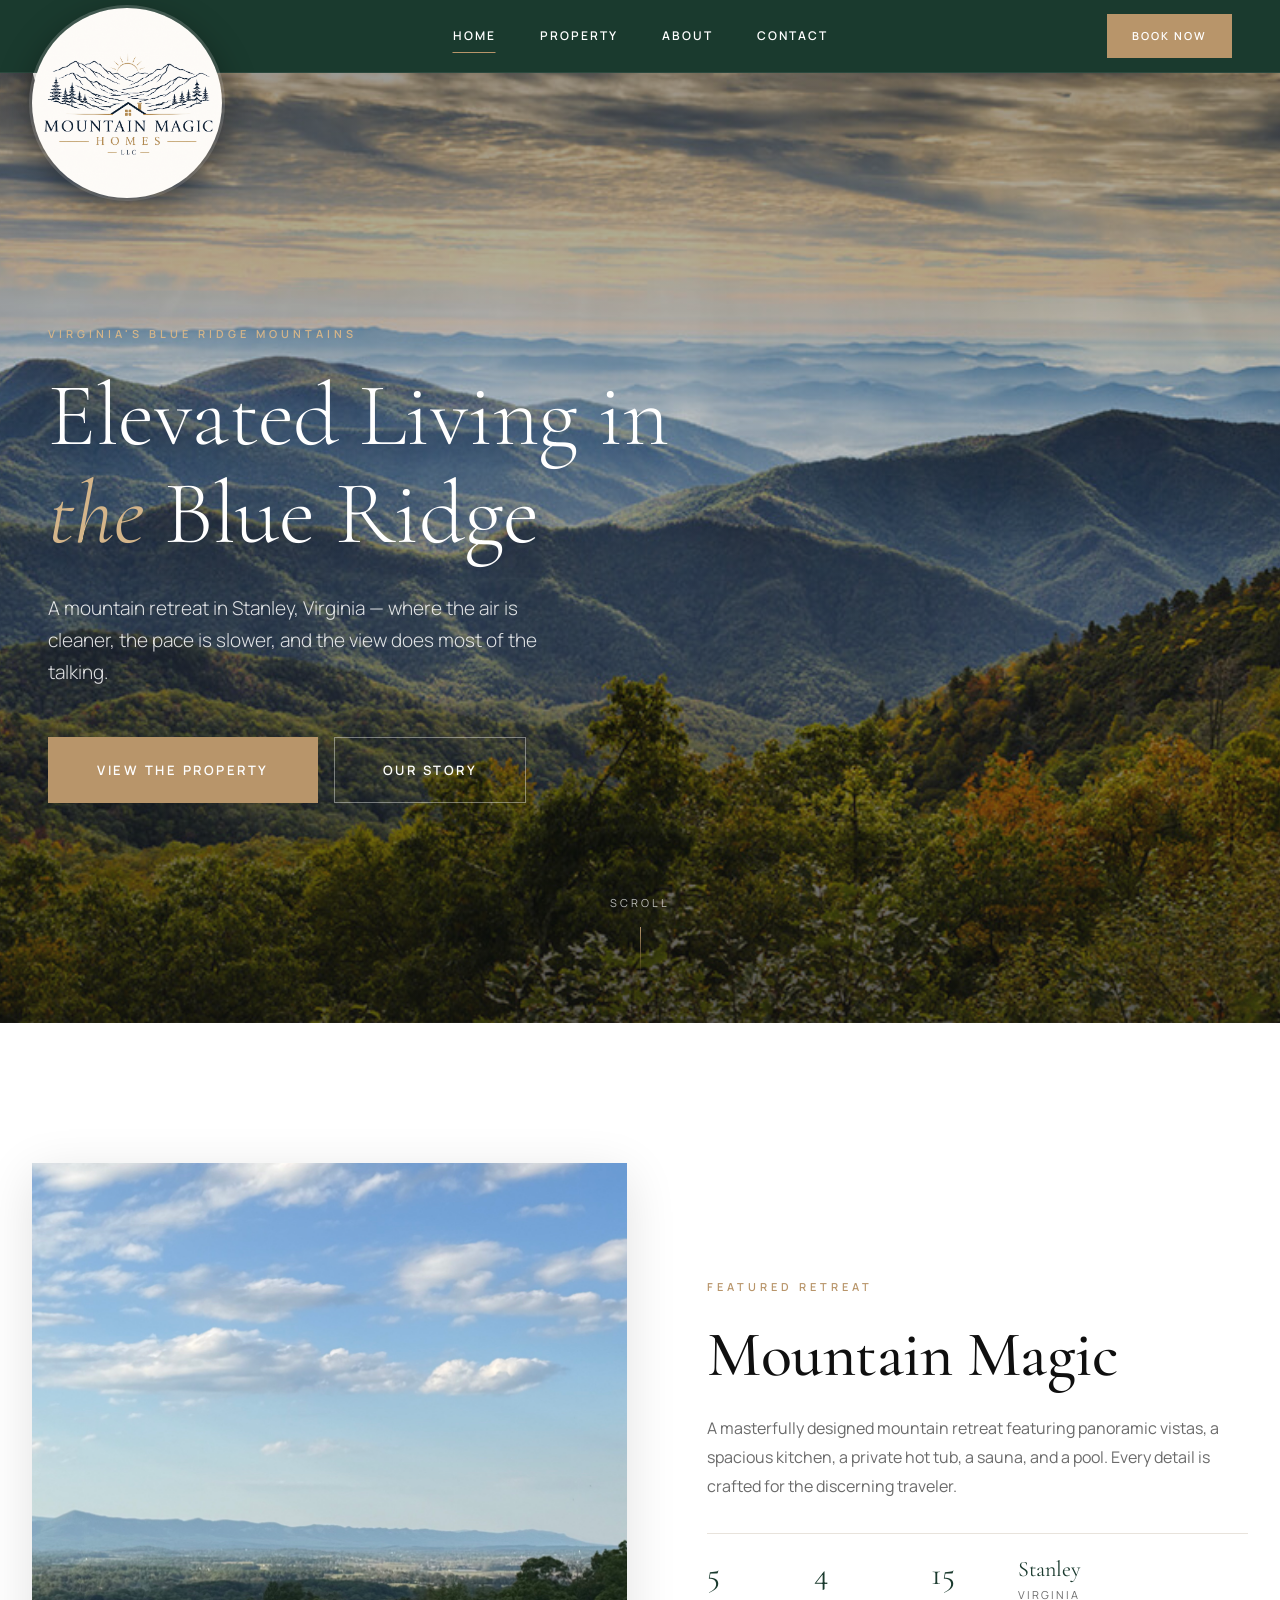
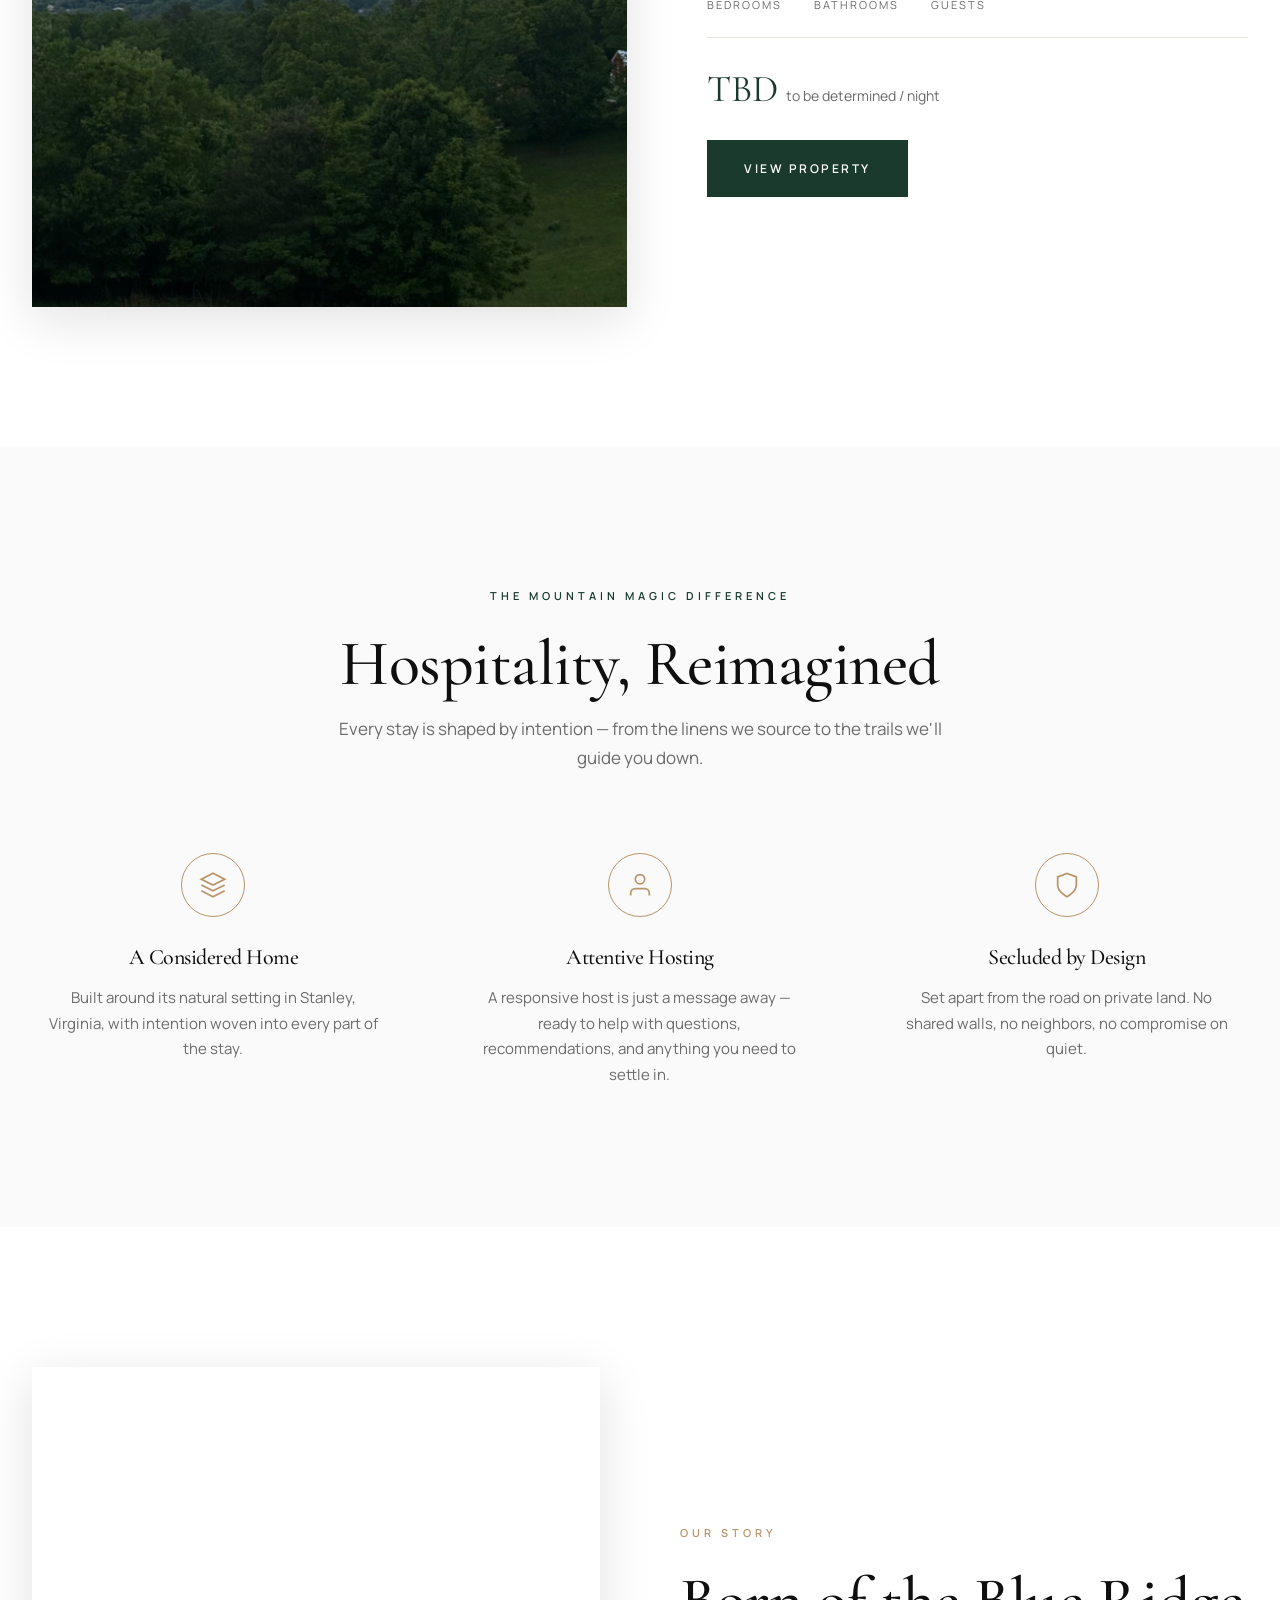
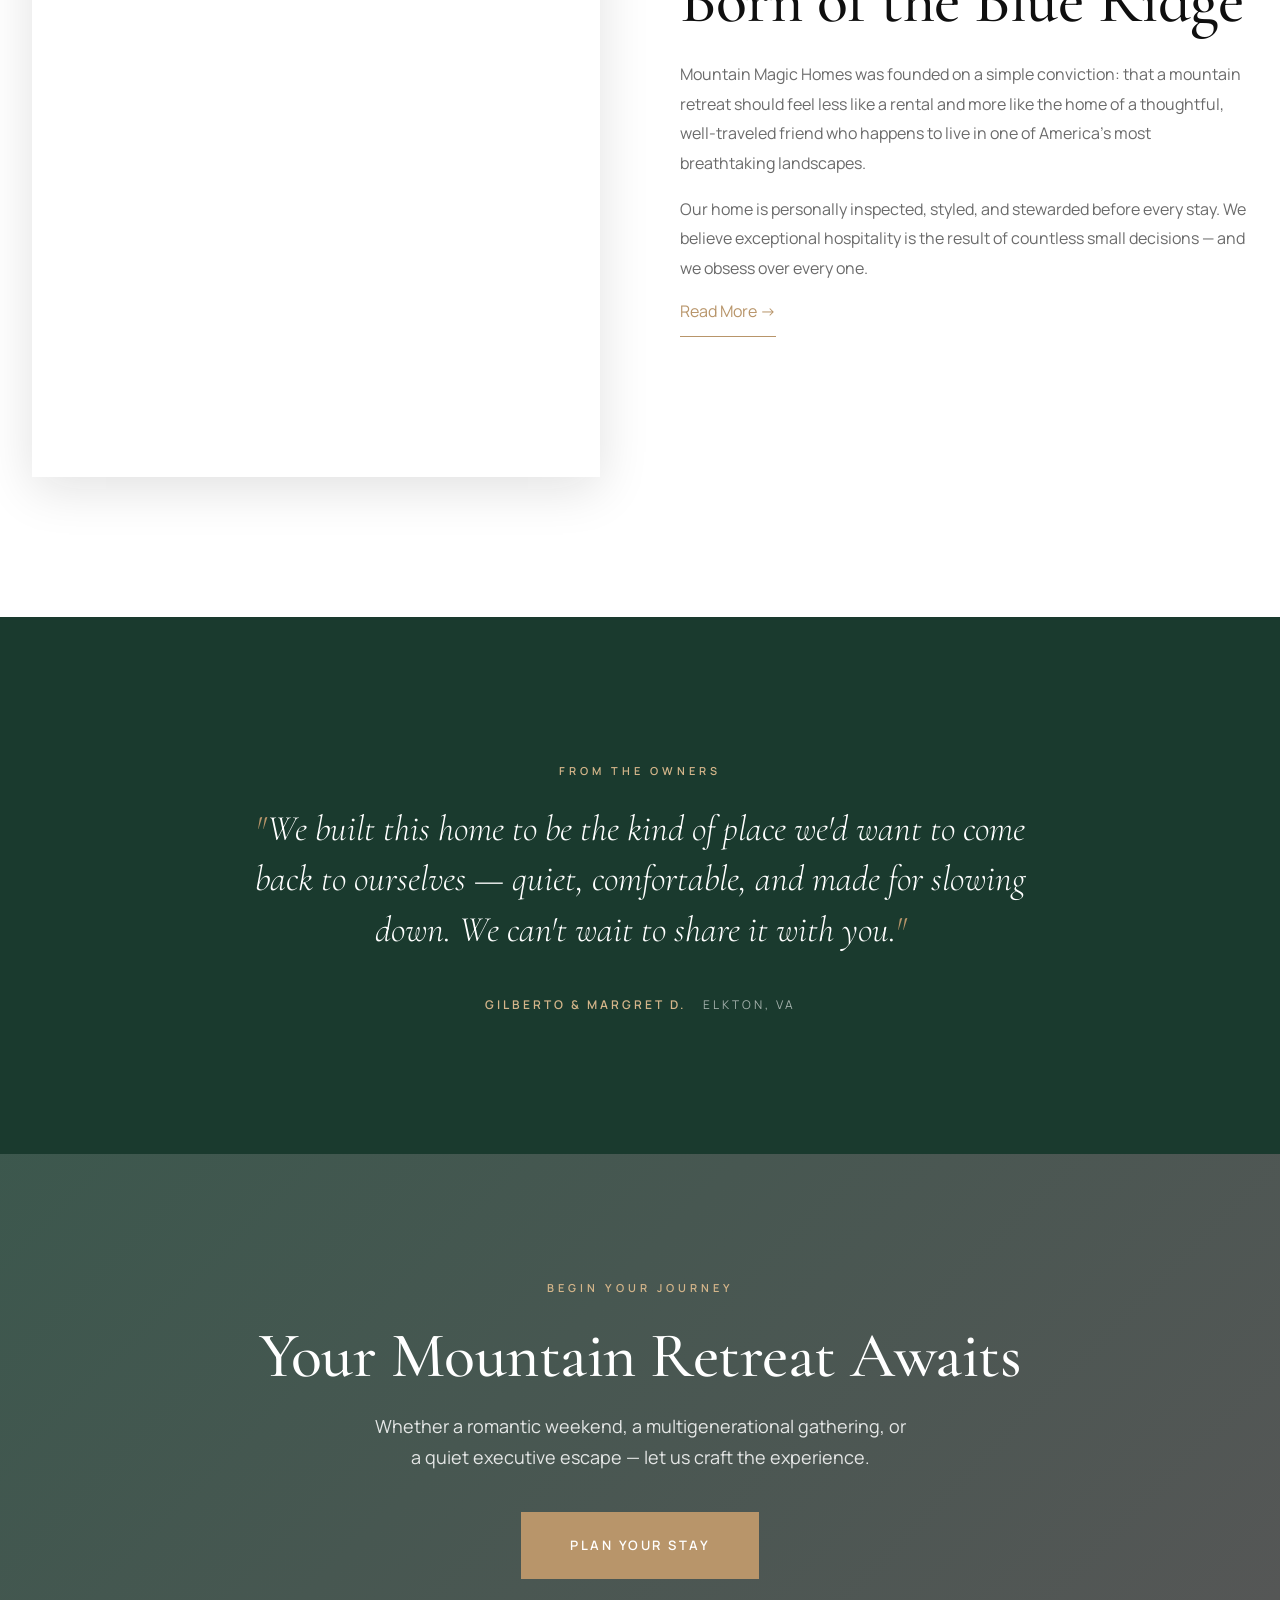
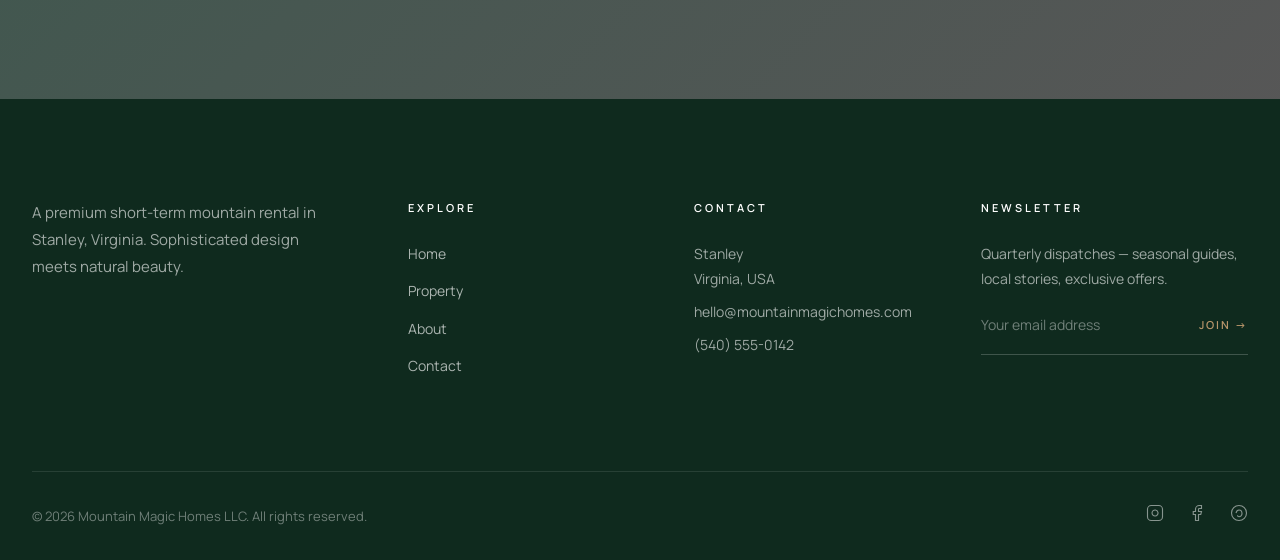
==== index.html @ affd3fe3 "Update pricing line to "TBD / to be determined / night" Co-Authored-By: Claude Opus 4.7 (1M context)" ====
<!DOCTYPE html>
<html lang="en">
<head>
    <meta charset="UTF-8">
    <meta name="viewport" content="width=device-width, initial-scale=1.0">
    <title>Mountain Magic Homes — Elevated Mountain Living in the Blue Ridge</title>
    <meta name="description" content="A premium short-term mountain rental in Stanley, Virginia. Private pool, Blue Ridge views, mature gardens, and a separate guest cabin.">
    <link rel="preconnect" href="https://fonts.googleapis.com">
    <link rel="preconnect" href="https://fonts.gstatic.com" crossorigin>
    <link href="https://fonts.googleapis.com/css2?family=Cormorant+Garamond:ital,wght@0,300;0,400;0,500;0,600;1,400;1,500&family=Manrope:wght@300;400;500;600;700&display=swap" rel="stylesheet">
    <link rel="stylesheet" href="assets/css/styles.css?v=10">
</head>
<body>

<header class="site-header" id="header">
    <div class="header-inner">
        <a href="index.html" class="logo">
            <img src="assets/img/logo.png" alt="Mountain Magic Homes LLC" width="76" height="76">
        </a>
        <nav class="primary-nav">
            <a href="index.html" class="nav-link active">Home</a>
            <a href="properties.html" class="nav-link">Property</a>
            <a href="about.html" class="nav-link">About</a>
            <a href="contact.html" class="nav-link">Contact</a>
        </nav>
        <div class="header-actions">
            <a href="contact.html" class="btn btn-accent btn-sm">Book Now</a>
        </div>
        <button class="menu-toggle" aria-label="Menu"><span></span><span></span><span></span></button>
    </div>
</header>

<!-- ==================== HERO ==================== -->
<section class="hero">
    <div class="hero-bg" style="background-image: url('assets/img/hero-bg.jpg');"></div>
    <div class="hero-content">
        <span class="eyebrow light">Virginia's Blue Ridge Mountains</span>
        <h1>Elevated Living in<br><em>the</em> Blue Ridge</h1>
        <p class="hero-description">A mountain retreat in Stanley, Virginia — where the air is cleaner, the pace is slower, and the view does most of the talking.</p>
        <div class="hero-buttons">
            <a href="properties.html" class="btn btn-accent btn-lg">View the Property</a>
            <a href="about.html" class="btn btn-outline btn-lg">Our Story</a>
        </div>
    </div>
    <div class="scroll-indicator">Scroll</div>
</section>

<!-- ==================== FEATURED PROPERTY ==================== -->
<section>
    <div class="container">
        <div class="feature-split">
            <div class="feature-image-wrap">
                <div class="feature-image" style="background-image: url('assets/img/property-view.jpg');"></div>
            </div>
            <div class="feature-content">
                <span class="eyebrow">Featured Retreat</span>
                <h2>Mountain Magic</h2>
                <p>A masterfully designed mountain retreat featuring panoramic vistas, a spacious kitchen, a private hot tub, a sauna, and a pool. Every detail is crafted for the discerning traveler.</p>
                <div class="feature-meta">
                    <div class="feature-meta-item"><span class="num">5</span><span class="label">Bedrooms</span></div>
                    <div class="feature-meta-item"><span class="num">4</span><span class="label">Bathrooms</span></div>
                    <div class="feature-meta-item"><span class="num">15</span><span class="label">Guests</span></div>
                    <div class="feature-meta-item"><span class="num" style="font-size:22px;">Stanley</span><span class="label">Virginia</span></div>
                </div>
                <div class="feature-price">
                    <span class="amount" style="font-size:38px;">TBD</span>
                    <span class="unit">to be determined / night</span>
                </div>
                <a href="alpine-vista-lodge.html" class="btn btn-dark">View Property</a>
            </div>
        </div>
    </div>
</section>

<!-- ==================== WHY US ==================== -->
<section class="bg-light">
    <div class="container">
        <span class="eyebrow dark" style="display:block;text-align:center;">The Mountain Magic Difference</span>
        <h2 class="section-title">Hospitality, Reimagined</h2>
        <p class="section-subtitle">Every stay is shaped by intention — from the linens we source to the trails we'll guide you down.</p>
        <div class="value-grid">
            <div class="value-item">
                <div class="value-icon">
                    <svg viewBox="0 0 24 24" fill="none" stroke="currentColor" stroke-width="1.5"><path d="M12 2L2 7l10 5 10-5-10-5z"/><path d="M2 17l10 5 10-5"/><path d="M2 12l10 5 10-5"/></svg>
                </div>
                <h3>A Considered Home</h3>
                <p>Built around its natural setting in Stanley, Virginia, with intention woven into every part of the stay.</p>
            </div>
            <div class="value-item">
                <div class="value-icon">
                    <svg viewBox="0 0 24 24" fill="none" stroke="currentColor" stroke-width="1.5"><path d="M20 21v-2a4 4 0 00-4-4H8a4 4 0 00-4 4v2"/><circle cx="12" cy="7" r="4"/></svg>
                </div>
                <h3>Attentive Hosting</h3>
                <p>A responsive host is just a message away — ready to help with questions, recommendations, and anything you need to settle in.</p>
            </div>
            <div class="value-item">
                <div class="value-icon">
                    <svg viewBox="0 0 24 24" fill="none" stroke="currentColor" stroke-width="1.5"><path d="M12 22s8-4 8-10V5l-8-3-8 3v7c0 6 8 10 8 10z"/></svg>
                </div>
                <h3>Secluded by Design</h3>
                <p>Set apart from the road on private land. No shared walls, no neighbors, no compromise on quiet.</p>
            </div>
        </div>
    </div>
</section>

<!-- ==================== ABOUT TEASER ==================== -->
<section>
    <div class="container">
        <div class="story-split">
            <div class="img" style="background-image: url('https://res.cloudinary.com/simpleview/image/upload/v1743208362/clients/jacksoncountync/download_9__d2cad296-ef47-4796-9720-15afe75395fa.png');"></div>
            <div>
                <span class="eyebrow">Our Story</span>
                <h2>Born of the Blue Ridge</h2>
                <p>Mountain Magic Homes was founded on a simple conviction: that a mountain retreat should feel less like a rental and more like the home of a thoughtful, well-traveled friend who happens to live in one of America's most breathtaking landscapes.</p>
                <p>Our home is personally inspected, styled, and stewarded before every stay. We believe exceptional hospitality is the result of countless small decisions — and we obsess over every one.</p>
                <a href="about.html" class="btn-ghost">Read More →</a>
            </div>
        </div>
    </div>
</section>

<!-- ==================== TESTIMONIAL ==================== -->
<section class="bg-dark">
    <div class="container">
        <div class="testimonial-wrap">
            <span class="eyebrow light">From the Owners</span>
            <p class="testimonial-quote">We built this home to be the kind of place we'd want to come back to ourselves — quiet, comfortable, and made for slowing down. We can't wait to share it with you.</p>
            <div class="testimonial-author">Gilberto &amp; Margret D. <span>Elkton, VA</span></div>
        </div>
    </div>
</section>

<!-- ==================== CTA STRIP ==================== -->
<section class="cta-strip">
    <div class="cta-strip-bg" style="background-image: url('https://images.unsplash.com/photo-1518780664697-55e3ad937233?auto=format&fit=crop&w=2000&q=80');"></div>
    <div class="container">
        <span class="eyebrow light">Begin Your Journey</span>
        <h2>Your Mountain Retreat Awaits</h2>
        <p>Whether a romantic weekend, a multigenerational gathering, or a quiet executive escape — let us craft the experience.</p>
        <a href="contact.html" class="btn btn-accent btn-lg">Plan Your Stay</a>
    </div>
</section>

<!-- ==================== FOOTER ==================== -->
<footer class="site-footer">
    <div class="container">
        <div class="footer-grid">
            <div class="footer-brand">
                <a href="index.html" class="logo">
                    <img src="assets/img/logo.png" alt="Mountain Magic Homes LLC" width="76" height="76">
                </a>
                <p>A premium short-term mountain rental in Stanley, Virginia. Sophisticated design meets natural beauty.</p>
            </div>
            <div class="footer-col">
                <h5>Explore</h5>
                <ul>
                    <li><a href="index.html">Home</a></li>
                    <li><a href="properties.html">Property</a></li>
                    <li><a href="about.html">About</a></li>
                    <li><a href="contact.html">Contact</a></li>
                </ul>
            </div>
            <div class="footer-col">
                <h5>Contact</h5>
                <p>Stanley<br>Virginia, USA</p>
                <p>hello@mountainmagichomes.com</p>
                <p>(540) 555-0142</p>
            </div>
            <div class="footer-col">
                <h5>Newsletter</h5>
                <p>Quarterly dispatches — seasonal guides, local stories, exclusive offers.</p>
                <form class="newsletter-form" onsubmit="event.preventDefault();">
                    <input type="email" placeholder="Your email address">
                    <button type="submit">Join →</button>
                </form>
            </div>
        </div>
        <div class="footer-bottom">
            <span>© 2026 Mountain Magic Homes LLC. All rights reserved.</span>
            <div class="footer-socials">
                <a href="#" aria-label="Instagram"><svg viewBox="0 0 24 24" fill="none" stroke="currentColor" stroke-width="1.5"><rect x="2" y="2" width="20" height="20" rx="5"/><path d="M16 11.37A4 4 0 1112.63 8 4 4 0 0116 11.37z"/><line x1="17.5" y1="6.5" x2="17.51" y2="6.5"/></svg></a>
                <a href="#" aria-label="Facebook"><svg viewBox="0 0 24 24" fill="none" stroke="currentColor" stroke-width="1.5"><path d="M18 2h-3a5 5 0 00-5 5v3H7v4h3v8h4v-8h3l1-4h-4V7a1 1 0 011-1h3z"/></svg></a>
                <a href="#" aria-label="Pinterest"><svg viewBox="0 0 24 24" fill="none" stroke="currentColor" stroke-width="1.5"><circle cx="12" cy="12" r="10"/><path d="M8 12s1-4 4-4 4 3 4 5-2 4-4 4-2-2-2-2"/></svg></a>
            </div>
        </div>
    </div>
</footer>

<script src="assets/js/main.js"></script>
</body>
</html>
---- assets/css/styles.css ----
/* =========================================================
   Mountain Magic Homes — Design System
   ========================================================= */

:root {
    --primary: #1a3a2e;
    --primary-dark: #0f2a1e;
    --primary-light: #2d5a4a;
    --secondary: #4a6741;
    --accent: #b8956a;
    --accent-dark: #9d7c54;
    --accent-light: #d4b58a;
    --dark: #0f0f0f;
    --text: #2a2a2a;
    --text-muted: #6b6b6b;
    --text-soft: #9a9a9a;
    --light: #fafafa;
    --bg-alt: #f4f1ec;
    --bg-warm: #ebe4d7;
    --border: #e8e3dc;
    --border-dark: #d1c9bc;
    --white: #ffffff;

    --shadow-sm: 0 2px 8px rgba(15, 15, 15, 0.04);
    --shadow: 0 4px 24px rgba(15, 15, 15, 0.08);
    --shadow-lg: 0 12px 48px rgba(15, 15, 15, 0.12);

    --font-serif: 'Cormorant Garamond', 'Times New Roman', serif;
    --font-sans: 'Manrope', -apple-system, BlinkMacSystemFont, sans-serif;

    --ease: cubic-bezier(0.4, 0, 0.2, 1);
    --ease-out: cubic-bezier(0.16, 1, 0.3, 1);

    --container: 1400px;
    --container-narrow: 1080px;
    --container-wide: 1600px;
}

/* ---------- Reset ---------- */
*, *::before, *::after { box-sizing: border-box; margin: 0; padding: 0; }
html { scroll-behavior: smooth; -webkit-font-smoothing: antialiased; -moz-osx-font-smoothing: grayscale; }
body {
    font-family: var(--font-sans);
    color: var(--text);
    line-height: 1.6;
    background: var(--white);
    overflow-x: hidden;
    font-weight: 400;
}
img, video { max-width: 100%; display: block; }
a { color: inherit; text-decoration: none; }
button { font-family: inherit; cursor: pointer; border: none; background: none; }
ul { list-style: none; }

/* ---------- Typography ---------- */
.eyebrow {
    font-family: var(--font-sans);
    font-size: 11px;
    letter-spacing: 4px;
    text-transform: uppercase;
    font-weight: 600;
    color: var(--accent);
    margin-bottom: 24px;
    display: inline-block;
}
.eyebrow.light { color: var(--accent-light); }
.eyebrow.dark { color: var(--primary); }

h1, h2, h3, h4 {
    font-family: var(--font-serif);
    font-weight: 500;
    line-height: 1.1;
    letter-spacing: -0.5px;
    color: var(--dark);
}
h1 { font-size: clamp(48px, 7vw, 96px); font-weight: 400; }
h2 { font-size: clamp(36px, 5vw, 64px); }
h3 { font-size: clamp(24px, 3vw, 36px); }
h4 { font-size: clamp(18px, 2vw, 24px); }

.section-title { text-align: center; margin-bottom: 16px; }
.section-subtitle {
    text-align: center;
    max-width: 620px;
    margin: 0 auto 80px;
    color: var(--text-muted);
    font-size: 17px;
    line-height: 1.7;
}

/* ---------- Layout ---------- */
.container { width: 100%; max-width: var(--container); margin: 0 auto; padding: 0 32px; }
.container.narrow { max-width: var(--container-narrow); }
.container.wide { max-width: var(--container-wide); }
section { padding: 140px 0; }
section.tight { padding: 100px 0; }
section.bg-light { background: var(--light); }
section.bg-warm { background: var(--bg-warm); }
section.bg-alt { background: var(--bg-alt); }
section.bg-dark { background: var(--primary); color: var(--white); }
section.bg-dark h1, section.bg-dark h2, section.bg-dark h3 { color: var(--white); }

/* ---------- Buttons ---------- */
.btn {
    display: inline-flex;
    align-items: center;
    justify-content: center;
    gap: 10px;
    padding: 18px 36px;
    font-family: var(--font-sans);
    font-size: 12px;
    font-weight: 600;
    letter-spacing: 2.5px;
    text-transform: uppercase;
    transition: all 0.4s var(--ease);
    cursor: pointer;
    position: relative;
    overflow: hidden;
    border: 1px solid transparent;
}
.btn-sm { padding: 12px 24px; font-size: 11px; letter-spacing: 2px; }
.btn-lg { padding: 22px 48px; font-size: 13px; }

.btn-accent { background: var(--accent); color: var(--white); }
.btn-accent:hover { background: var(--accent-dark); transform: translateY(-2px); box-shadow: 0 12px 32px rgba(184, 149, 106, 0.32); }

.btn-dark { background: var(--primary); color: var(--white); }
.btn-dark:hover { background: var(--primary-dark); transform: translateY(-2px); box-shadow: 0 12px 32px rgba(26, 58, 46, 0.32); }

.btn-light { background: var(--white); color: var(--dark); }
.btn-light:hover { background: var(--bg-alt); transform: translateY(-2px); }

.btn-outline {
    background: transparent;
    color: var(--white);
    border-color: rgba(255, 255, 255, 0.4);
}
.btn-outline:hover { background: var(--white); color: var(--dark); border-color: var(--white); }

.btn-outline-dark {
    background: transparent;
    color: var(--dark);
    border-color: var(--border-dark);
}
.btn-outline-dark:hover { background: var(--dark); color: var(--white); border-color: var(--dark); }

.btn-ghost { padding: 14px 0; color: var(--accent); border-bottom: 1px solid var(--accent); }
.btn-ghost:hover { color: var(--accent-dark); border-color: var(--accent-dark); }

/* =========================================================
   HEADER
   ========================================================= */
.site-header {
    position: fixed;
    top: 0; left: 0; right: 0;
    z-index: 1000;
    background: var(--primary);
    border-bottom: 1px solid rgba(255, 255, 255, 0.08);
    transition: all 0.4s var(--ease);
}
.site-header::before { display: none; }
.site-header::after { display: none; }
.site-header.scrolled {
    background: var(--primary-dark);
    box-shadow: 0 4px 24px rgba(0, 0, 0, 0.22);
}
.site-header.solid {
    background: var(--primary);
}

.header-inner {
    position: relative;
    display: flex;
    align-items: center;
    justify-content: space-between;
    max-width: var(--container-wide);
    margin: 0 auto;
    padding: 14px 48px 14px 240px;
    transition: padding 0.4s var(--ease);
}
.site-header.scrolled .header-inner { padding: 10px 48px 10px 100px; }

.logo {
    position: absolute;
    left: 32px;
    top: 8px;
    z-index: 10;
    display: inline-flex;
    align-items: center;
    transition: top 0.4s var(--ease), left 0.4s var(--ease);
}
.logo img {
    height: 190px !important;
    width: 190px !important;
    max-height: 190px;
    max-width: 190px;
    object-fit: cover;
    display: block;
    border-radius: 50%;
    box-shadow: 0 12px 36px rgba(0, 0, 0, 0.45), 0 0 0 3px rgba(255, 255, 255, 0.2);
    transition: all 0.4s var(--ease);
}
.site-header.scrolled .logo {
    top: 8px;
    left: 36px;
}
.site-header.scrolled .logo img,
.site-header.solid .logo img {
    height: 60px !important;
    width: 60px !important;
    max-height: 60px;
    max-width: 60px;
    box-shadow: 0 3px 12px rgba(0, 0, 0, 0.3), 0 0 0 2px rgba(255, 255, 255, 0.14);
}
.logo:hover { opacity: 0.92; }
/* legacy text fallback — hidden when img is present */
.logo-mark, .logo-text { display: none; }
.footer-brand .logo img {
    height: 110px !important;
    width: 110px !important;
    max-height: 110px;
    max-width: 110px;
    border-radius: 50%;
    box-shadow: 0 4px 24px rgba(0, 0, 0, 0.4);
    margin-bottom: 28px;
}

.primary-nav {
    display: flex;
    gap: 44px;
    position: absolute;
    left: 50%;
    transform: translateX(-50%);
}
.nav-link {
    font-size: 12px;
    font-weight: 600;
    letter-spacing: 2px;
    text-transform: uppercase;
    color: var(--white);
    position: relative;
    padding: 8px 0;
    transition: color 0.3s;
}
.nav-link::after {
    content: '';
    position: absolute;
    bottom: 0; left: 0;
    width: 0; height: 1px;
    background: var(--accent);
    transition: width 0.3s var(--ease);
}
.nav-link:hover::after,
.nav-link.active::after { width: 100%; }
.nav-link:hover { color: var(--accent-light); }
.site-header.scrolled .nav-link,
.site-header.solid .nav-link { color: var(--white); }
.site-header.scrolled .nav-link:hover,
.site-header.solid .nav-link:hover { color: var(--accent-light); }

.header-actions { display: flex; align-items: center; gap: 16px; margin-left: auto; }

.menu-toggle {
    display: none;
    width: 40px; height: 40px;
    flex-direction: column;
    justify-content: center;
    gap: 5px;
    padding: 10px;
}
.menu-toggle span {
    display: block;
    height: 1.5px;
    background: var(--white);
    transition: all 0.3s;
}
.site-header.scrolled .menu-toggle span,
.site-header.solid .menu-toggle span { background: var(--white); }

@media (max-width: 1024px) {
    .logo { left: 20px; top: 6px; }
    .logo img { height: 128px !important; width: 128px !important; max-height: 128px; max-width: 128px; }
    .site-header.scrolled .logo img,
    .site-header.solid .logo img { height: 52px !important; width: 52px !important; max-height: 52px; max-width: 52px; }
}
@media (max-width: 640px) {
    .logo { left: 14px; top: 4px; }
    .logo img { height: 96px !important; width: 96px !important; max-height: 96px; max-width: 96px; }
    .site-header.scrolled .logo img,
    .site-header.solid .logo img { height: 46px !important; width: 46px !important; max-height: 46px; max-width: 46px; }
}

/* =========================================================
   HERO
   ========================================================= */
.hero {
    position: relative;
    min-height: 100vh;
    display: flex;
    align-items: center;
    color: var(--white);
    overflow: hidden;
}
.hero-bg {
    position: absolute; inset: 0;
    background-size: cover;
    background-position: center;
    z-index: 0;
    animation: kenBurns 20s ease-out infinite alternate;
}
.hero-bg::after {
    content: '';
    position: absolute; inset: 0;
    background: linear-gradient(180deg, rgba(15, 15, 15, 0.45) 0%, rgba(15, 15, 15, 0.25) 40%, rgba(15, 15, 15, 0.7) 100%);
}
@keyframes kenBurns {
    from { transform: scale(1); }
    to { transform: scale(1.08); }
}
.hero-content {
    position: relative;
    z-index: 2;
    max-width: var(--container);
    margin: 0 auto;
    padding: 180px 48px 80px;
    width: 100%;
}
.hero h1 {
    color: var(--white);
    max-width: 20ch;
    margin-bottom: 28px;
    font-weight: 300;
}
.hero h1 em { font-style: italic; color: var(--accent-light); }
.hero-description {
    font-size: 19px;
    line-height: 1.7;
    color: rgba(255, 255, 255, 0.85);
    max-width: 520px;
    margin-bottom: 48px;
    font-weight: 300;
}
.hero-buttons { display: flex; gap: 16px; flex-wrap: wrap; }

.scroll-indicator {
    position: absolute;
    bottom: 48px;
    left: 50%;
    transform: translateX(-50%);
    color: rgba(255, 255, 255, 0.7);
    font-size: 11px;
    letter-spacing: 3px;
    text-transform: uppercase;
    display: flex;
    flex-direction: column;
    align-items: center;
    gap: 16px;
    z-index: 2;
}
.scroll-indicator::after {
    content: '';
    width: 1px;
    height: 48px;
    background: linear-gradient(180deg, var(--accent) 0%, transparent 100%);
    animation: scrollPulse 2s ease-in-out infinite;
}
@keyframes scrollPulse {
    0%, 100% { opacity: 0.3; transform: scaleY(0.6); }
    50% { opacity: 1; transform: scaleY(1); }
}

/* Page hero (smaller, for inner pages) */
.page-hero {
    position: relative;
    min-height: 60vh;
    display: flex;
    align-items: center;
    justify-content: center;
    text-align: center;
    color: var(--white);
    padding: 180px 32px 120px;
    overflow: hidden;
}
.page-hero-bg {
    position: absolute; inset: 0;
    background-size: cover;
    background-position: center;
    z-index: 0;
}
.page-hero-bg::after {
    content: '';
    position: absolute; inset: 0;
    background: linear-gradient(180deg, rgba(15, 15, 15, 0.55), rgba(15, 15, 15, 0.65));
}
.page-hero-content { position: relative; z-index: 2; max-width: 720px; }
.page-hero h1 { color: var(--white); font-size: clamp(40px, 5vw, 72px); margin-bottom: 20px; }
.page-hero p { color: rgba(255, 255, 255, 0.85); font-size: 18px; max-width: 540px; margin: 0 auto; }

/* =========================================================
   TRUST STRIP
   ========================================================= */
.trust-strip {
    padding: 56px 0;
    border-top: 1px solid var(--border);
    border-bottom: 1px solid var(--border);
    background: var(--white);
}
.trust-inner {
    display: flex;
    align-items: center;
    justify-content: space-between;
    flex-wrap: wrap;
    gap: 32px;
    max-width: var(--container);
    margin: 0 auto;
    padding: 0 48px;
}
.trust-label {
    font-size: 11px;
    letter-spacing: 3px;
    text-transform: uppercase;
    color: var(--text-soft);
    font-weight: 600;
}
.trust-logos {
    display: flex;
    gap: 56px;
    flex-wrap: wrap;
    align-items: center;
}
.trust-logo {
    font-family: var(--font-serif);
    font-size: 22px;
    font-weight: 500;
    letter-spacing: 1px;
    color: var(--text-soft);
    opacity: 0.8;
    transition: opacity 0.3s;
}
.trust-logo:hover { opacity: 1; color: var(--text); }
.trust-logo.sans {
    font-family: var(--font-sans);
    font-size: 16px;
    letter-spacing: 5px;
    text-transform: uppercase;
    font-weight: 700;
}

/* =========================================================
   FEATURED PROPERTY (split layout)
   ========================================================= */
.feature-split {
    display: grid;
    grid-template-columns: 1.1fr 1fr;
    gap: 80px;
    align-items: center;
}
.feature-split.reverse { grid-template-columns: 1fr 1.1fr; }
.feature-split.reverse .feature-image { order: 2; }

.feature-image-wrap { position: relative; }
.feature-image {
    aspect-ratio: 4 / 5;
    background-size: cover;
    background-position: center;
    box-shadow: var(--shadow-lg);
}
.feature-image-accent {
    position: absolute;
    width: 60%;
    aspect-ratio: 4 / 3;
    background-size: cover;
    background-position: center;
    bottom: -60px; right: -40px;
    border: 8px solid var(--white);
    box-shadow: var(--shadow-lg);
}

.feature-content { padding: 32px 0; }
.feature-content h2 { margin-bottom: 24px; }
.feature-meta {
    display: flex;
    gap: 32px;
    margin: 32px 0;
    padding: 24px 0;
    border-top: 1px solid var(--border);
    border-bottom: 1px solid var(--border);
}
.feature-meta-item .num {
    font-family: var(--font-serif);
    font-size: 32px;
    color: var(--primary);
    display: block;
    line-height: 1;
}
.feature-meta-item .label {
    font-size: 11px;
    letter-spacing: 2px;
    text-transform: uppercase;
    color: var(--text-muted);
    margin-top: 6px;
    display: block;
}
.feature-content p {
    color: var(--text-muted);
    font-size: 16px;
    line-height: 1.8;
    margin-bottom: 16px;
}
.feature-price {
    display: flex;
    align-items: baseline;
    gap: 8px;
    margin: 32px 0;
}
.feature-price .amount {
    font-family: var(--font-serif);
    font-size: 56px;
    color: var(--primary);
    line-height: 1;
}
.feature-price .unit { color: var(--text-muted); font-size: 14px; }

/* =========================================================
   VALUE / FEATURE GRID (3-up)
   ========================================================= */
.value-grid {
    display: grid;
    grid-template-columns: repeat(3, 1fr);
    gap: 64px;
}
.value-item { text-align: center; padding: 0 16px; }
.value-icon {
    width: 64px; height: 64px;
    margin: 0 auto 28px;
    display: grid;
    place-items: center;
    border: 1px solid var(--accent);
    color: var(--accent);
    border-radius: 50%;
}
.value-icon svg { width: 28px; height: 28px; }
.value-item h3 { font-size: 22px; margin-bottom: 16px; }
.value-item p { color: var(--text-muted); font-size: 15px; line-height: 1.7; }

/* =========================================================
   PROPERTY CARDS GRID
   ========================================================= */
.properties-grid {
    display: grid;
    grid-template-columns: repeat(3, 1fr);
    gap: 40px;
}
.properties-grid.single {
    grid-template-columns: minmax(0, 780px);
    justify-content: center;
}
.properties-grid.single .property-card .img-wrap { aspect-ratio: 16 / 10; }
.properties-grid.single .property-card .body { padding: 36px 8px 12px; }
.properties-grid.single .property-card h3 { font-size: 36px; }
.property-card {
    background: var(--white);
    cursor: pointer;
    transition: all 0.5s var(--ease);
    display: flex;
    flex-direction: column;
}
.property-card:hover { transform: translateY(-8px); }
.property-card .img-wrap {
    aspect-ratio: 4 / 5;
    overflow: hidden;
    position: relative;
    background: var(--bg-alt);
}
.property-card .img {
    width: 100%; height: 100%;
    background-size: cover;
    background-position: center;
    transition: transform 1.2s var(--ease);
}
.property-card:hover .img { transform: scale(1.05); }
.property-card .badge {
    position: absolute;
    top: 20px; left: 20px;
    background: var(--white);
    color: var(--dark);
    padding: 8px 16px;
    font-size: 10px;
    letter-spacing: 2px;
    text-transform: uppercase;
    font-weight: 600;
}
.property-card .badge.accent { background: var(--accent); color: var(--white); }
.property-card .body { padding: 28px 4px 8px; }
.property-card h3 { font-size: 24px; margin-bottom: 8px; transition: color 0.3s; }
.property-card:hover h3 { color: var(--accent-dark); }
.property-card .location {
    font-size: 12px;
    letter-spacing: 2px;
    text-transform: uppercase;
    color: var(--text-muted);
    margin-bottom: 20px;
}
.property-card .features {
    display: flex;
    gap: 20px;
    font-size: 13px;
    color: var(--text-muted);
    padding: 16px 0;
    border-top: 1px solid var(--border);
}
.property-card .features span strong { color: var(--dark); margin-right: 4px; font-weight: 600; }
.property-card .price-row {
    display: flex;
    justify-content: space-between;
    align-items: baseline;
    padding-top: 16px;
    border-top: 1px solid var(--border);
}
.property-card .price {
    font-family: var(--font-serif);
    font-size: 28px;
    color: var(--primary);
}
.property-card .price span { font-family: var(--font-sans); font-size: 12px; color: var(--text-muted); }

/* Coming soon placeholder card */
.property-card.placeholder {
    border: 1px dashed var(--border-dark);
    background: var(--bg-alt);
    display: flex;
    align-items: center;
    justify-content: center;
    min-height: 580px;
    cursor: default;
}
.property-card.placeholder:hover { transform: none; }
.placeholder-inner {
    text-align: center;
    padding: 48px;
    color: var(--text-muted);
}
.placeholder-inner .num {
    font-family: var(--font-serif);
    font-size: 64px;
    color: var(--border-dark);
    line-height: 1;
    margin-bottom: 16px;
}
.placeholder-inner h4 {
    font-size: 20px;
    color: var(--text);
    margin-bottom: 8px;
}
.placeholder-inner p { font-size: 13px; }

/* =========================================================
   FILTER BAR (properties page)
   ========================================================= */
.filter-bar {
    background: var(--white);
    border: 1px solid var(--border);
    padding: 24px 32px;
    display: grid;
    grid-template-columns: repeat(4, 1fr) auto;
    gap: 32px;
    align-items: center;
    box-shadow: var(--shadow);
    margin-bottom: 64px;
}
.filter-item label {
    display: block;
    font-size: 10px;
    letter-spacing: 2px;
    text-transform: uppercase;
    color: var(--text-muted);
    margin-bottom: 6px;
    font-weight: 600;
}
.filter-item select,
.filter-item input {
    width: 100%;
    border: none;
    background: transparent;
    font-family: var(--font-sans);
    font-size: 15px;
    color: var(--dark);
    padding: 4px 0;
    appearance: none;
    cursor: pointer;
}
.filter-item:not(:last-child) { border-right: 1px solid var(--border); padding-right: 32px; }

/* =========================================================
   PROPERTY DETAIL PAGE
   ========================================================= */
.gallery {
    display: grid;
    grid-template-columns: 2fr 1fr 1fr;
    grid-template-rows: 1fr 1fr;
    gap: 12px;
    height: 75vh;
    margin-top: 100px;
}
.gallery-item {
    background-size: cover;
    background-position: center;
    overflow: hidden;
    transition: opacity 0.3s;
    cursor: pointer;
}
.gallery-item:hover { opacity: 0.92; }
.gallery-item.main { grid-row: 1 / 3; }

.property-detail {
    display: grid;
    grid-template-columns: 1fr 420px;
    gap: 80px;
    padding-top: 80px;
}
.property-detail-main h1 { font-size: clamp(40px, 5vw, 64px); margin-bottom: 16px; }
.property-detail-meta {
    display: flex;
    align-items: center;
    gap: 24px;
    margin-bottom: 32px;
    color: var(--text-muted);
    font-size: 14px;
}
.property-detail-meta .rating { color: var(--accent); font-weight: 600; }
.property-detail-meta .dot { color: var(--border-dark); }

.detail-section { padding: 48px 0; border-top: 1px solid var(--border); }
.detail-section h3 { font-size: 28px; margin-bottom: 24px; }
.detail-section p { color: var(--text-muted); line-height: 1.85; margin-bottom: 16px; font-size: 16px; }

.amenities-grid {
    display: grid;
    grid-template-columns: repeat(2, 1fr);
    gap: 20px 40px;
    margin-top: 16px;
}
.amenity {
    display: flex;
    align-items: center;
    gap: 16px;
    padding: 12px 0;
    border-bottom: 1px solid var(--border);
    font-size: 15px;
}
.amenity svg { width: 22px; height: 22px; color: var(--accent); flex-shrink: 0; }

/* Booking widget */
.booking-widget {
    position: sticky;
    top: 120px;
    background: var(--white);
    border: 1px solid var(--border);
    padding: 36px;
    box-shadow: var(--shadow-lg);
    align-self: start;
}
.booking-widget .price {
    font-family: var(--font-serif);
    font-size: 40px;
    color: var(--primary);
    line-height: 1;
    margin-bottom: 4px;
}
.booking-widget .price span { font-family: var(--font-sans); font-size: 14px; color: var(--text-muted); }
.booking-widget .reviews-mini {
    font-size: 13px;
    color: var(--text-muted);
    margin-bottom: 28px;
}
.booking-widget .reviews-mini strong { color: var(--accent); }
.booking-fields {
    border: 1px solid var(--border);
    margin-bottom: 16px;
}
.booking-row {
    display: grid;
    grid-template-columns: 1fr 1fr;
}
.booking-field {
    padding: 14px 16px;
    border: 1px solid var(--border);
    margin: -1px;
}
.booking-field label {
    display: block;
    font-size: 9px;
    letter-spacing: 2px;
    text-transform: uppercase;
    color: var(--text-muted);
    margin-bottom: 4px;
    font-weight: 700;
}
.booking-field input,
.booking-field select {
    width: 100%;
    border: none;
    background: transparent;
    font-family: var(--font-sans);
    font-size: 14px;
    color: var(--dark);
    padding: 0;
}
.booking-widget .btn { width: 100%; }
.booking-breakdown {
    margin-top: 24px;
    padding-top: 20px;
    border-top: 1px solid var(--border);
    font-size: 14px;
}
.booking-breakdown .row {
    display: flex;
    justify-content: space-between;
    padding: 6px 0;
    color: var(--text-muted);
}
.booking-breakdown .row.total {
    border-top: 1px solid var(--border);
    margin-top: 8px;
    padding-top: 14px;
    color: var(--dark);
    font-weight: 600;
    font-size: 16px;
}

/* Review cards */
.reviews-grid {
    display: grid;
    grid-template-columns: 1fr 1fr;
    gap: 32px;
    margin-top: 24px;
}
.review-card { padding: 24px 0; }
.review-stars { color: var(--accent); letter-spacing: 2px; margin-bottom: 12px; }
.review-text {
    font-style: italic;
    color: var(--text);
    line-height: 1.7;
    margin-bottom: 16px;
    font-size: 15px;
}
.review-author { font-size: 13px; color: var(--text-muted); }
.review-author strong { color: var(--dark); font-weight: 600; }

/* =========================================================
   ABOUT / TEAM
   ========================================================= */
.team-grid {
    display: grid;
    grid-template-columns: repeat(3, 1fr);
    gap: 40px;
}
.team-card { text-align: center; }
.team-card .img {
    aspect-ratio: 1;
    background-size: cover;
    background-position: center;
    margin-bottom: 24px;
    filter: grayscale(0.3);
    transition: filter 0.4s;
}
.team-card:hover .img { filter: grayscale(0); }
.team-card h4 { font-size: 22px; margin-bottom: 4px; }
.team-card .role {
    font-size: 11px;
    letter-spacing: 2px;
    text-transform: uppercase;
    color: var(--accent);
    margin-bottom: 12px;
}
.team-card p { color: var(--text-muted); font-size: 14px; line-height: 1.7; }

.story-split {
    display: grid;
    grid-template-columns: 1fr 1fr;
    gap: 80px;
    align-items: center;
}
.story-split .img {
    aspect-ratio: 4 / 5;
    background-size: cover;
    background-position: center;
    box-shadow: var(--shadow-lg);
}
.story-split h2 { margin-bottom: 24px; }
.story-split p {
    color: var(--text-muted);
    line-height: 1.85;
    margin-bottom: 16px;
    font-size: 16px;
}

/* =========================================================
   TESTIMONIALS
   ========================================================= */
.testimonial-wrap { max-width: 820px; margin: 0 auto; text-align: center; }
.testimonial-quote {
    font-family: var(--font-serif);
    font-size: clamp(24px, 3vw, 36px);
    line-height: 1.4;
    color: var(--white);
    font-weight: 300;
    margin-bottom: 40px;
    font-style: italic;
}
.testimonial-quote::before { content: '"'; color: var(--accent); }
.testimonial-quote::after { content: '"'; color: var(--accent); }
.testimonial-author {
    font-size: 12px;
    letter-spacing: 3px;
    text-transform: uppercase;
    color: var(--accent-light);
    font-weight: 600;
}
.testimonial-author span { color: rgba(255, 255, 255, 0.6); margin-left: 12px; font-weight: 400; }
.testimonial-dots {
    display: flex;
    gap: 10px;
    justify-content: center;
    margin-top: 56px;
}
.testimonial-dots span {
    width: 32px;
    height: 1px;
    background: rgba(255, 255, 255, 0.3);
    cursor: pointer;
    transition: background 0.3s;
}
.testimonial-dots span.active { background: var(--accent); }

/* =========================================================
   CONTACT
   ========================================================= */
.contact-grid {
    display: grid;
    grid-template-columns: 1fr 1.3fr;
    gap: 80px;
    align-items: start;
}
.contact-info h3 { margin-bottom: 16px; }
.contact-info > p {
    color: var(--text-muted);
    margin-bottom: 40px;
    line-height: 1.8;
}
.contact-item {
    display: flex;
    align-items: flex-start;
    gap: 20px;
    padding: 24px 0;
    border-top: 1px solid var(--border);
}
.contact-item:last-child { border-bottom: 1px solid var(--border); }
.contact-item-icon {
    width: 44px; height: 44px;
    display: grid;
    place-items: center;
    border: 1px solid var(--accent);
    color: var(--accent);
    border-radius: 50%;
    flex-shrink: 0;
}
.contact-item-icon svg { width: 18px; height: 18px; }
.contact-item-label {
    font-size: 10px;
    letter-spacing: 2px;
    text-transform: uppercase;
    color: var(--text-muted);
    margin-bottom: 6px;
    font-weight: 600;
}
.contact-item-value { font-size: 16px; color: var(--dark); line-height: 1.5; }

.contact-form {
    background: var(--bg-alt);
    padding: 56px;
}
.form-row {
    display: grid;
    grid-template-columns: 1fr 1fr;
    gap: 24px;
    margin-bottom: 24px;
}
.form-field { margin-bottom: 24px; }
.form-field label {
    display: block;
    font-size: 10px;
    letter-spacing: 2px;
    text-transform: uppercase;
    color: var(--text-muted);
    margin-bottom: 8px;
    font-weight: 600;
}
.form-field input,
.form-field select,
.form-field textarea {
    width: 100%;
    background: transparent;
    border: none;
    border-bottom: 1px solid var(--border-dark);
    padding: 12px 0;
    font-family: var(--font-sans);
    font-size: 15px;
    color: var(--dark);
    transition: border-color 0.3s;
}
.form-field input:focus,
.form-field select:focus,
.form-field textarea:focus {
    outline: none;
    border-color: var(--accent);
}
.form-field textarea { resize: vertical; min-height: 120px; }

/* =========================================================
   CTA STRIP
   ========================================================= */
.cta-strip {
    position: relative;
    padding: 120px 0;
    text-align: center;
    color: var(--white);
    overflow: hidden;
}
.cta-strip-bg {
    position: absolute; inset: 0;
    background-size: cover;
    background-position: center;
    z-index: 0;
}
.cta-strip-bg::after {
    content: '';
    position: absolute; inset: 0;
    background: linear-gradient(135deg, rgba(26, 58, 46, 0.85), rgba(15, 15, 15, 0.7));
}
.cta-strip > .container { position: relative; z-index: 2; }
.cta-strip h2 { color: var(--white); margin-bottom: 20px; }
.cta-strip p {
    color: rgba(255, 255, 255, 0.85);
    font-size: 18px;
    max-width: 540px;
    margin: 0 auto 40px;
    line-height: 1.7;
}

/* =========================================================
   FOOTER
   ========================================================= */
.site-footer {
    background: var(--primary-dark);
    color: rgba(255, 255, 255, 0.7);
    padding: 100px 0 0;
}
.footer-grid {
    display: grid;
    grid-template-columns: 1.4fr 1fr 1fr 1.2fr;
    gap: 64px;
    margin-bottom: 80px;
}
.footer-brand .logo { color: var(--white); margin-bottom: 24px; }
.footer-brand p {
    color: rgba(255, 255, 255, 0.6);
    line-height: 1.8;
    font-size: 15px;
    max-width: 320px;
}
.footer-col h5 {
    font-family: var(--font-sans);
    font-size: 11px;
    letter-spacing: 3px;
    text-transform: uppercase;
    color: var(--white);
    margin-bottom: 24px;
    font-weight: 600;
}
.footer-col ul li { margin-bottom: 12px; }
.footer-col a { color: rgba(255, 255, 255, 0.65); transition: color 0.3s; font-size: 14px; }
.footer-col a:hover { color: var(--accent); }
.footer-col p { color: rgba(255, 255, 255, 0.6); font-size: 14px; line-height: 1.8; margin-bottom: 8px; }
.newsletter-form {
    display: flex;
    border-bottom: 1px solid rgba(255, 255, 255, 0.2);
    padding-bottom: 12px;
    margin-top: 16px;
}
.newsletter-form input {
    flex: 1;
    background: transparent;
    border: none;
    color: var(--white);
    font-family: var(--font-sans);
    font-size: 14px;
    padding: 8px 0;
}
.newsletter-form input::placeholder { color: rgba(255, 255, 255, 0.4); }
.newsletter-form input:focus { outline: none; }
.newsletter-form button {
    background: transparent;
    color: var(--accent);
    font-size: 11px;
    letter-spacing: 2px;
    text-transform: uppercase;
    font-weight: 600;
}

.footer-bottom {
    border-top: 1px solid rgba(255, 255, 255, 0.1);
    padding: 32px 0;
    display: flex;
    justify-content: space-between;
    align-items: center;
    font-size: 13px;
    color: rgba(255, 255, 255, 0.4);
}
.footer-socials { display: flex; gap: 24px; }
.footer-socials a { color: rgba(255, 255, 255, 0.5); transition: color 0.3s; }
.footer-socials a:hover { color: var(--accent); }
.footer-socials svg { width: 18px; height: 18px; }

/* =========================================================
   RESPONSIVE
   ========================================================= */
@media (max-width: 1024px) {
    section { padding: 100px 0; }
    .container { padding: 0 24px; }
    .header-inner { padding: 12px 20px 12px 160px; }

    /* Mobile menu drawer */
    .primary-nav {
        position: fixed;
        top: 0; right: 0; bottom: 0;
        left: auto;
        width: min(360px, 86vw);
        background: var(--white);
        flex-direction: column;
        align-items: stretch;
        justify-content: flex-start;
        gap: 0;
        padding: 110px 36px 40px;
        transform: translateX(100%);
        transition: transform 0.45s var(--ease);
        box-shadow: -8px 0 40px rgba(0, 0, 0, 0.18);
        z-index: 999;
    }
    .primary-nav.open { transform: translateX(0); }
    .primary-nav .nav-link {
        color: var(--dark) !important;
        font-size: 15px;
        letter-spacing: 2.5px;
        padding: 20px 0;
        border-bottom: 1px solid var(--border);
        width: 100%;
    }
    .primary-nav .nav-link::after { display: none; }

    /* Hamburger button -> X */
    .menu-toggle { display: flex; position: relative; z-index: 1001; }
    .menu-toggle.open span { background: var(--dark) !important; }
    .menu-toggle.open span:nth-child(1) { transform: translateY(6.5px) rotate(45deg); }
    .menu-toggle.open span:nth-child(2) { opacity: 0; }
    .menu-toggle.open span:nth-child(3) { transform: translateY(-6.5px) rotate(-45deg); }

    /* Body overflow lock when drawer open */
    body.menu-open { overflow: hidden; }
    body.menu-open::after {
        content: '';
        position: fixed; inset: 0;
        background: rgba(15, 15, 15, 0.4);
        z-index: 998;
        animation: fadeIn 0.3s ease;
    }
    @keyframes fadeIn { from { opacity: 0; } to { opacity: 1; } }

    .feature-split, .feature-split.reverse,
    .story-split,
    .contact-grid { grid-template-columns: 1fr; gap: 48px; }
    .feature-split.reverse .feature-image { order: 0; }
    .value-grid,
    .properties-grid,
    .team-grid { grid-template-columns: repeat(2, 1fr); gap: 32px; }
    .properties-grid.single { grid-template-columns: minmax(0, 620px); }
    .property-detail { grid-template-columns: 1fr; gap: 48px; }
    .booking-widget { position: static; }
    .gallery {
        grid-template-columns: 1fr 1fr;
        grid-template-rows: 240px 240px 240px;
        height: auto;
    }
    .gallery-item.main { grid-row: 1; grid-column: 1 / 3; }
    .filter-bar { grid-template-columns: 1fr 1fr; gap: 20px; padding: 20px; }
    .filter-item:not(:last-child) { border-right: none; padding-right: 0; }
    .footer-grid { grid-template-columns: 1fr 1fr; gap: 48px; }
    .feature-meta { flex-wrap: wrap; gap: 20px; }
    .feature-meta-item { min-width: 80px; }
    .property-detail-meta { flex-wrap: wrap; gap: 12px; font-size: 13px; }
    .property-detail-meta .dot { display: none; }
}
@media (max-width: 640px) {
    section { padding: 70px 0; }
    .container { padding: 0 20px; }
    .hero-content { padding: 100px 24px 80px; }
    .hero-description { font-size: 16px; }
    .hero-buttons { flex-direction: column; align-items: stretch; gap: 12px; }
    .hero-buttons .btn { width: 100%; padding: 16px 24px; }
    .header-inner { padding: 10px 14px 10px 122px; }
    .header-actions .btn { padding: 10px 18px; font-size: 10px; letter-spacing: 1.5px; }
    .scroll-indicator { display: none; }

    .value-grid,
    .properties-grid,
    .properties-grid.single,
    .team-grid,
    .reviews-grid,
    .amenities-grid,
    .form-row,
    .footer-grid { grid-template-columns: 1fr; }
    .feature-image-accent { display: none; }
    .feature-meta { gap: 16px; padding: 20px 0; }
    .feature-meta-item .num { font-size: 26px; }
    .filter-bar { grid-template-columns: 1fr; gap: 12px; padding: 18px; }
    .filter-bar > .btn { width: 100%; }
    .contact-form { padding: 28px 24px; }
    .footer-bottom { flex-direction: column; gap: 16px; text-align: center; }
    .trust-inner { flex-direction: column; gap: 20px; }
    .trust-logos { gap: 24px 32px; justify-content: center; }
    .trust-logo { font-size: 18px; }
    .trust-logo.sans { font-size: 14px; letter-spacing: 3px; }
    .page-hero { min-height: 50vh; padding: 140px 24px 80px; }
    .page-hero h1 { font-size: 40px; }
    .gallery { grid-template-rows: 180px 180px 180px; gap: 8px; margin-top: 80px; }
    .property-detail { padding-top: 48px; }
    .booking-widget { padding: 28px 24px; }
    .booking-widget .price { font-size: 28px !important; }
    .detail-section { padding: 36px 0; }
    .testimonial-quote { font-size: 22px; }
    .cta-strip { padding: 80px 0; }
    .cta-strip p { font-size: 16px; }
}
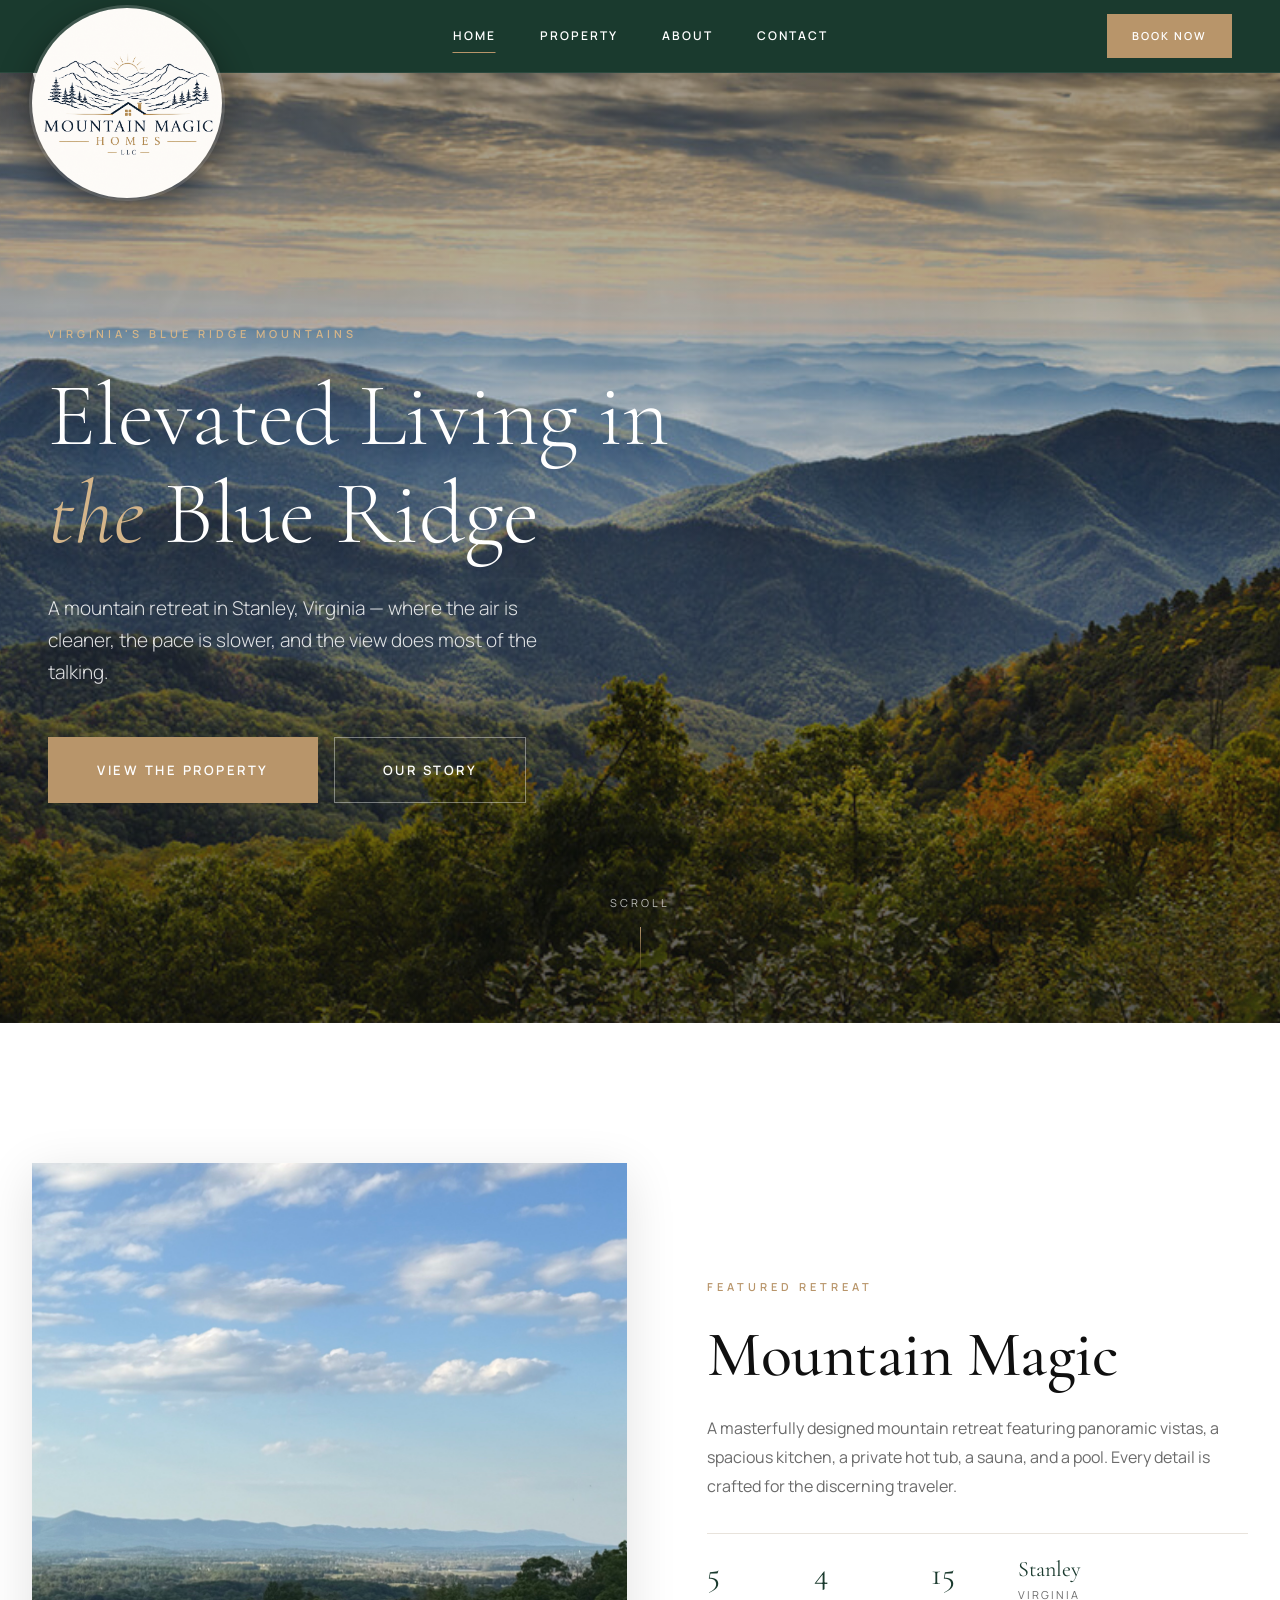
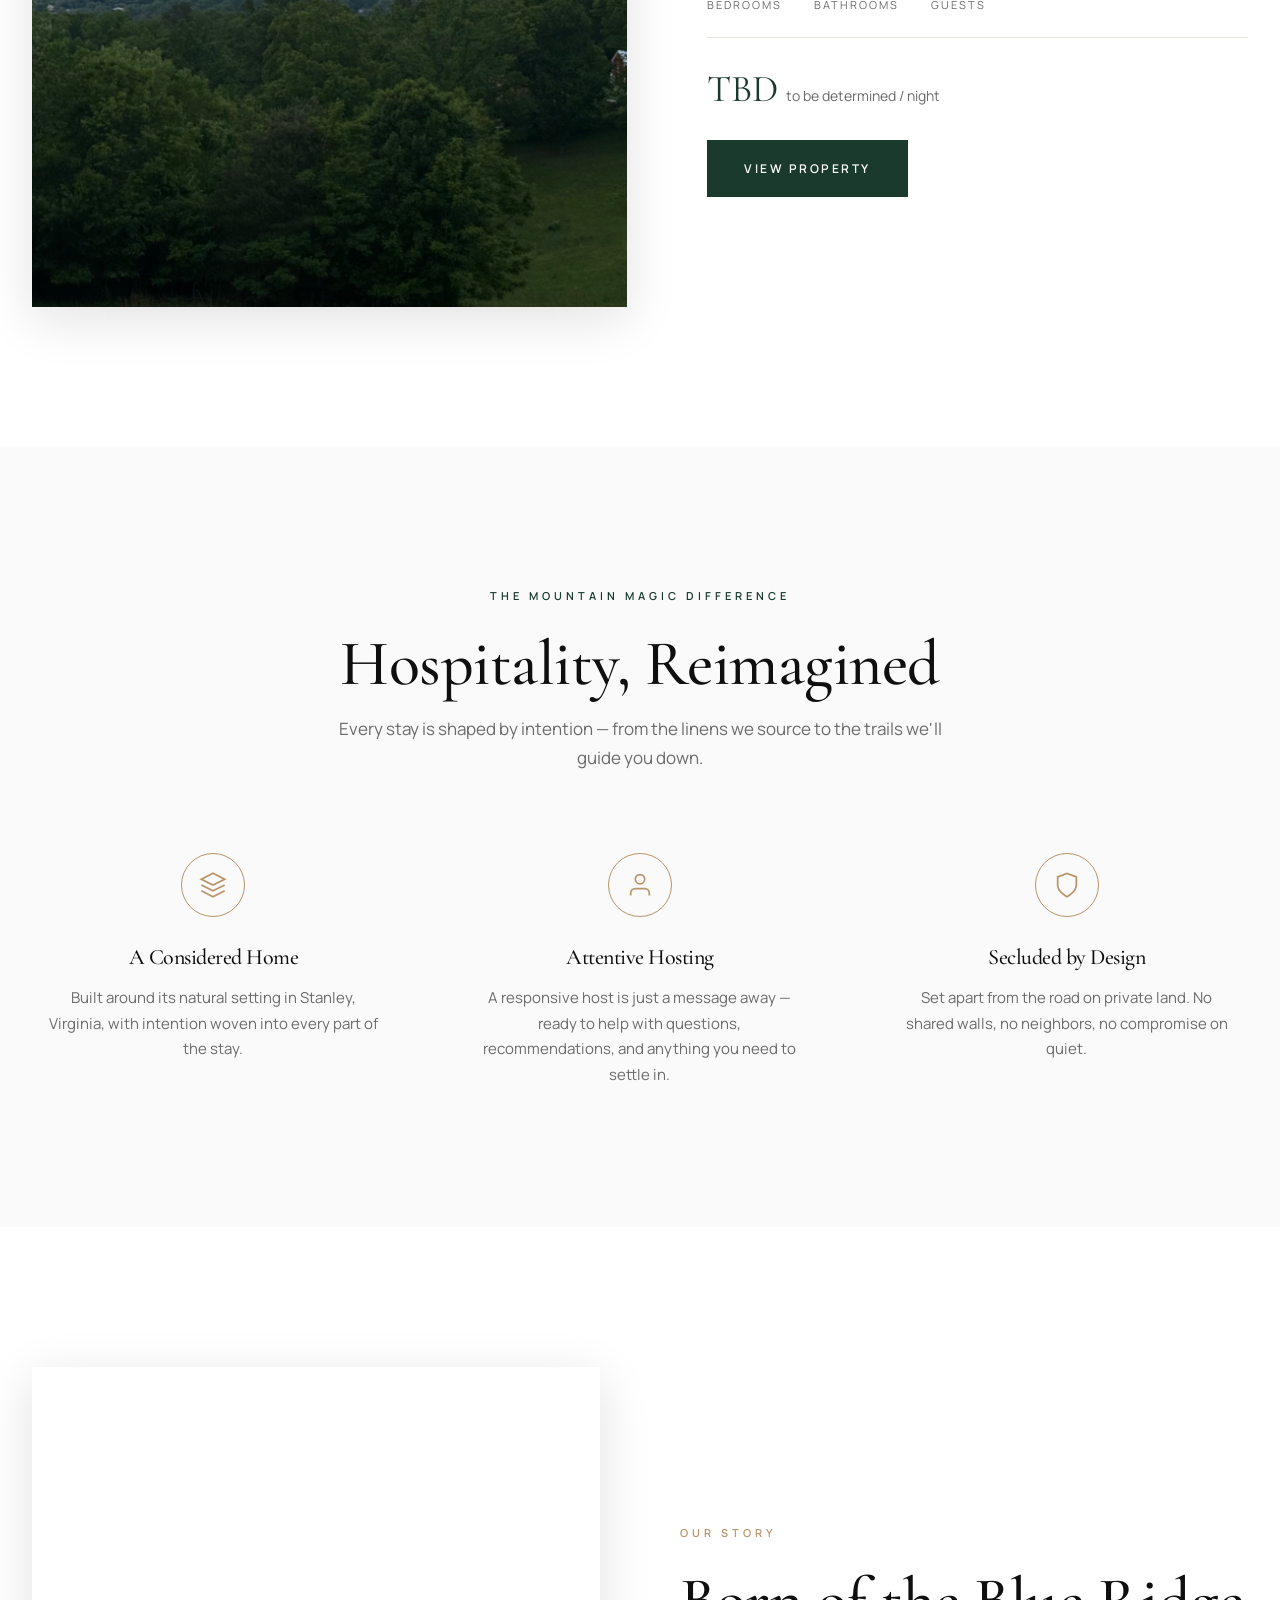
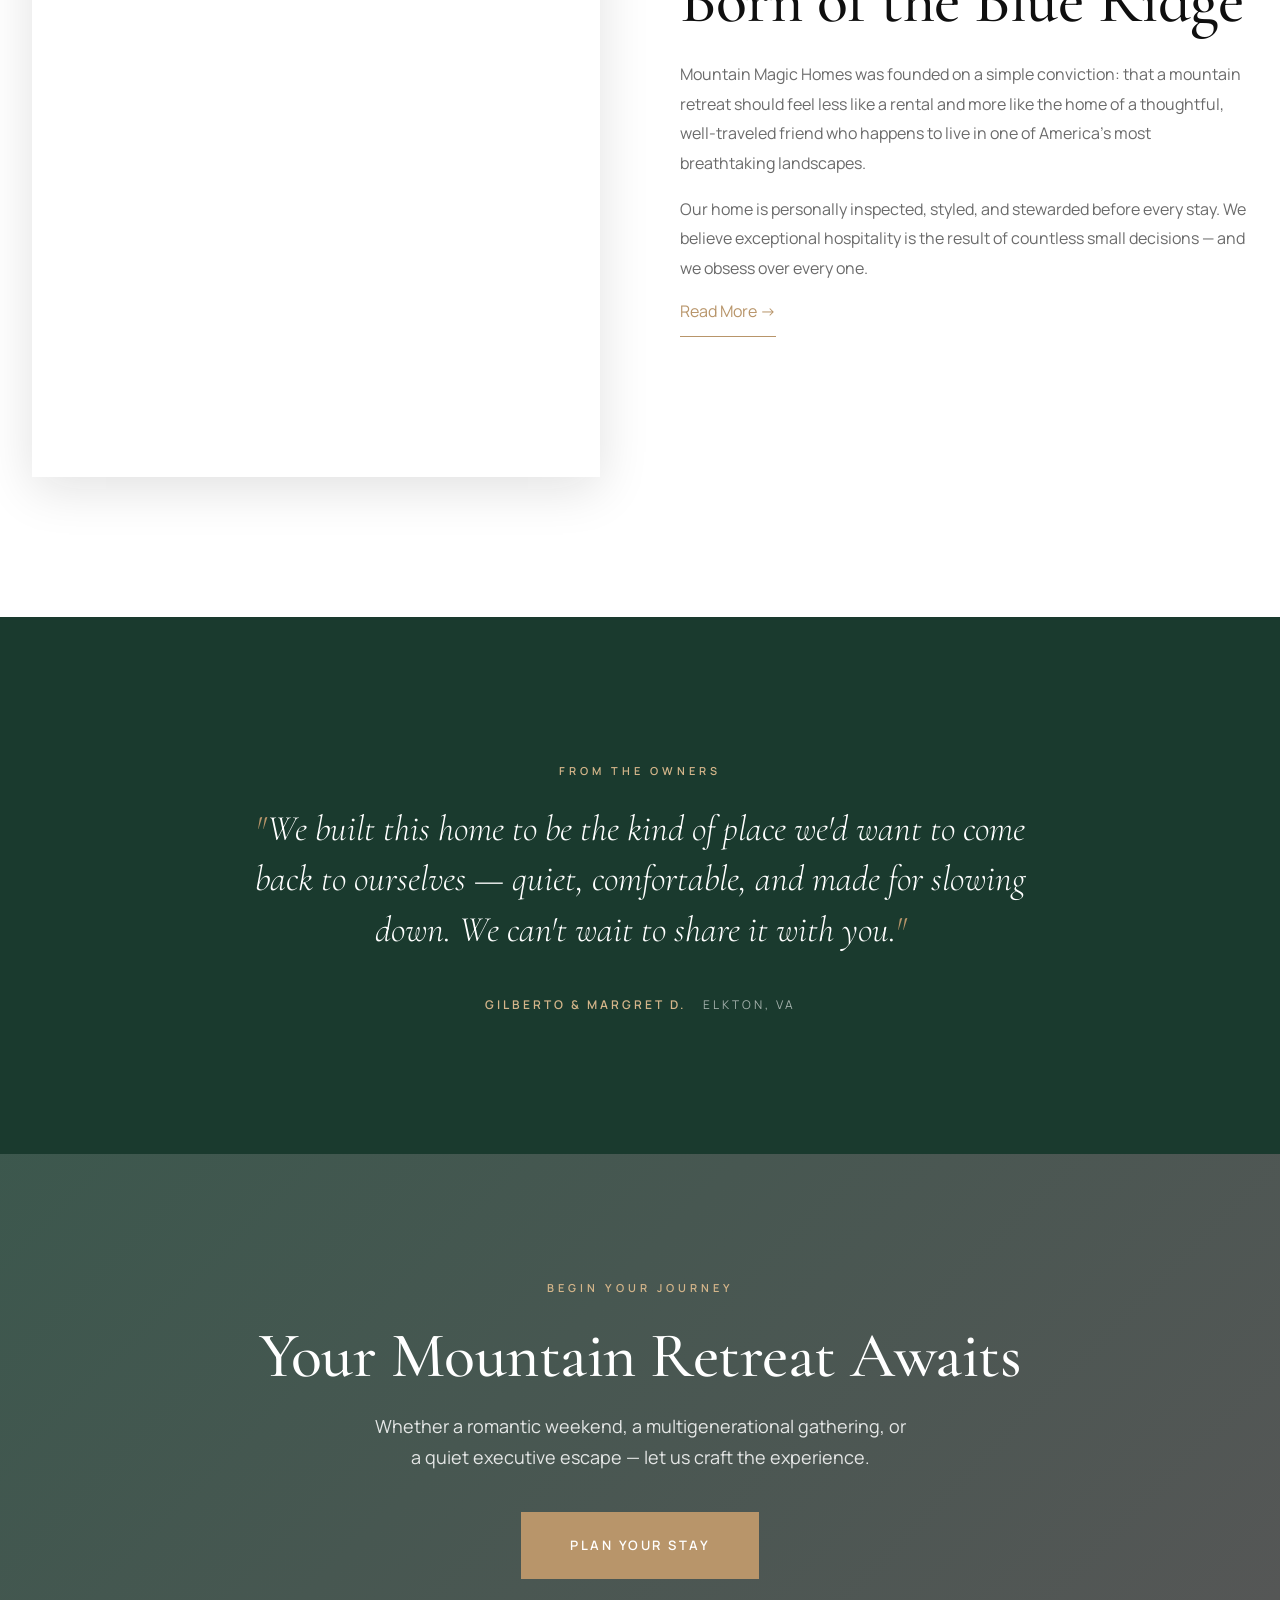
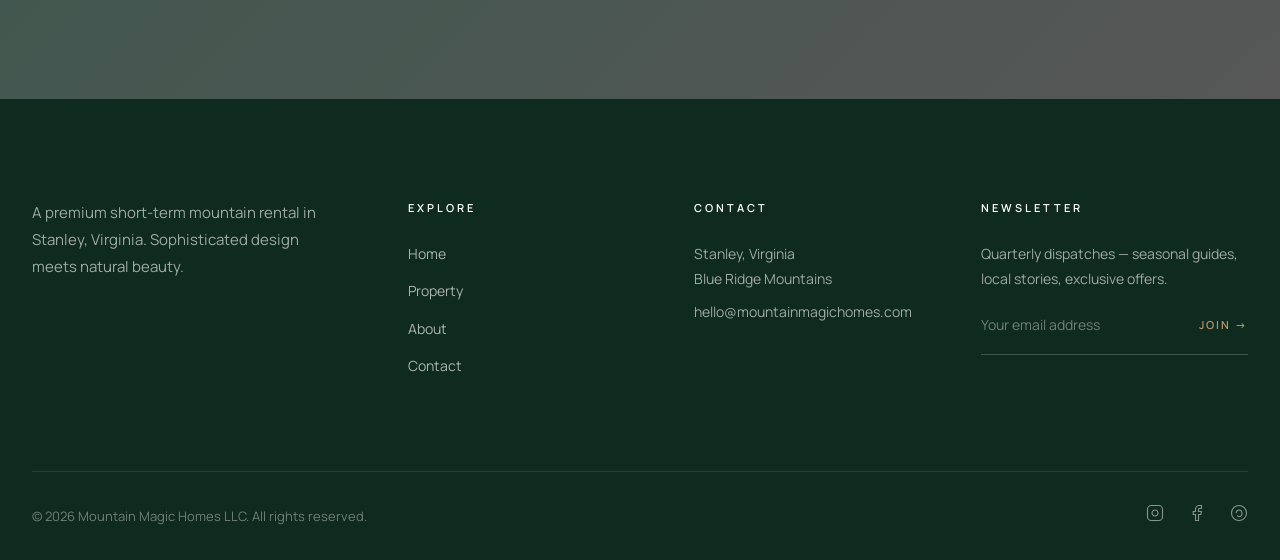
==== commit b75fe2e3: "Site-wide polish: remove fake content and align copy Strip out invented content that hurt the site's" ====
--- a/index.html
+++ b/index.html
@@ -163,9 +163,8 @@
             </div>
             <div class="footer-col">
                 <h5>Contact</h5>
-                <p>Stanley<br>Virginia, USA</p>
+                <p>Stanley, Virginia<br>Blue Ridge Mountains</p>
                 <p>hello@mountainmagichomes.com</p>
-                <p>(540) 555-0142</p>
             </div>
             <div class="footer-col">
                 <h5>Newsletter</h5>
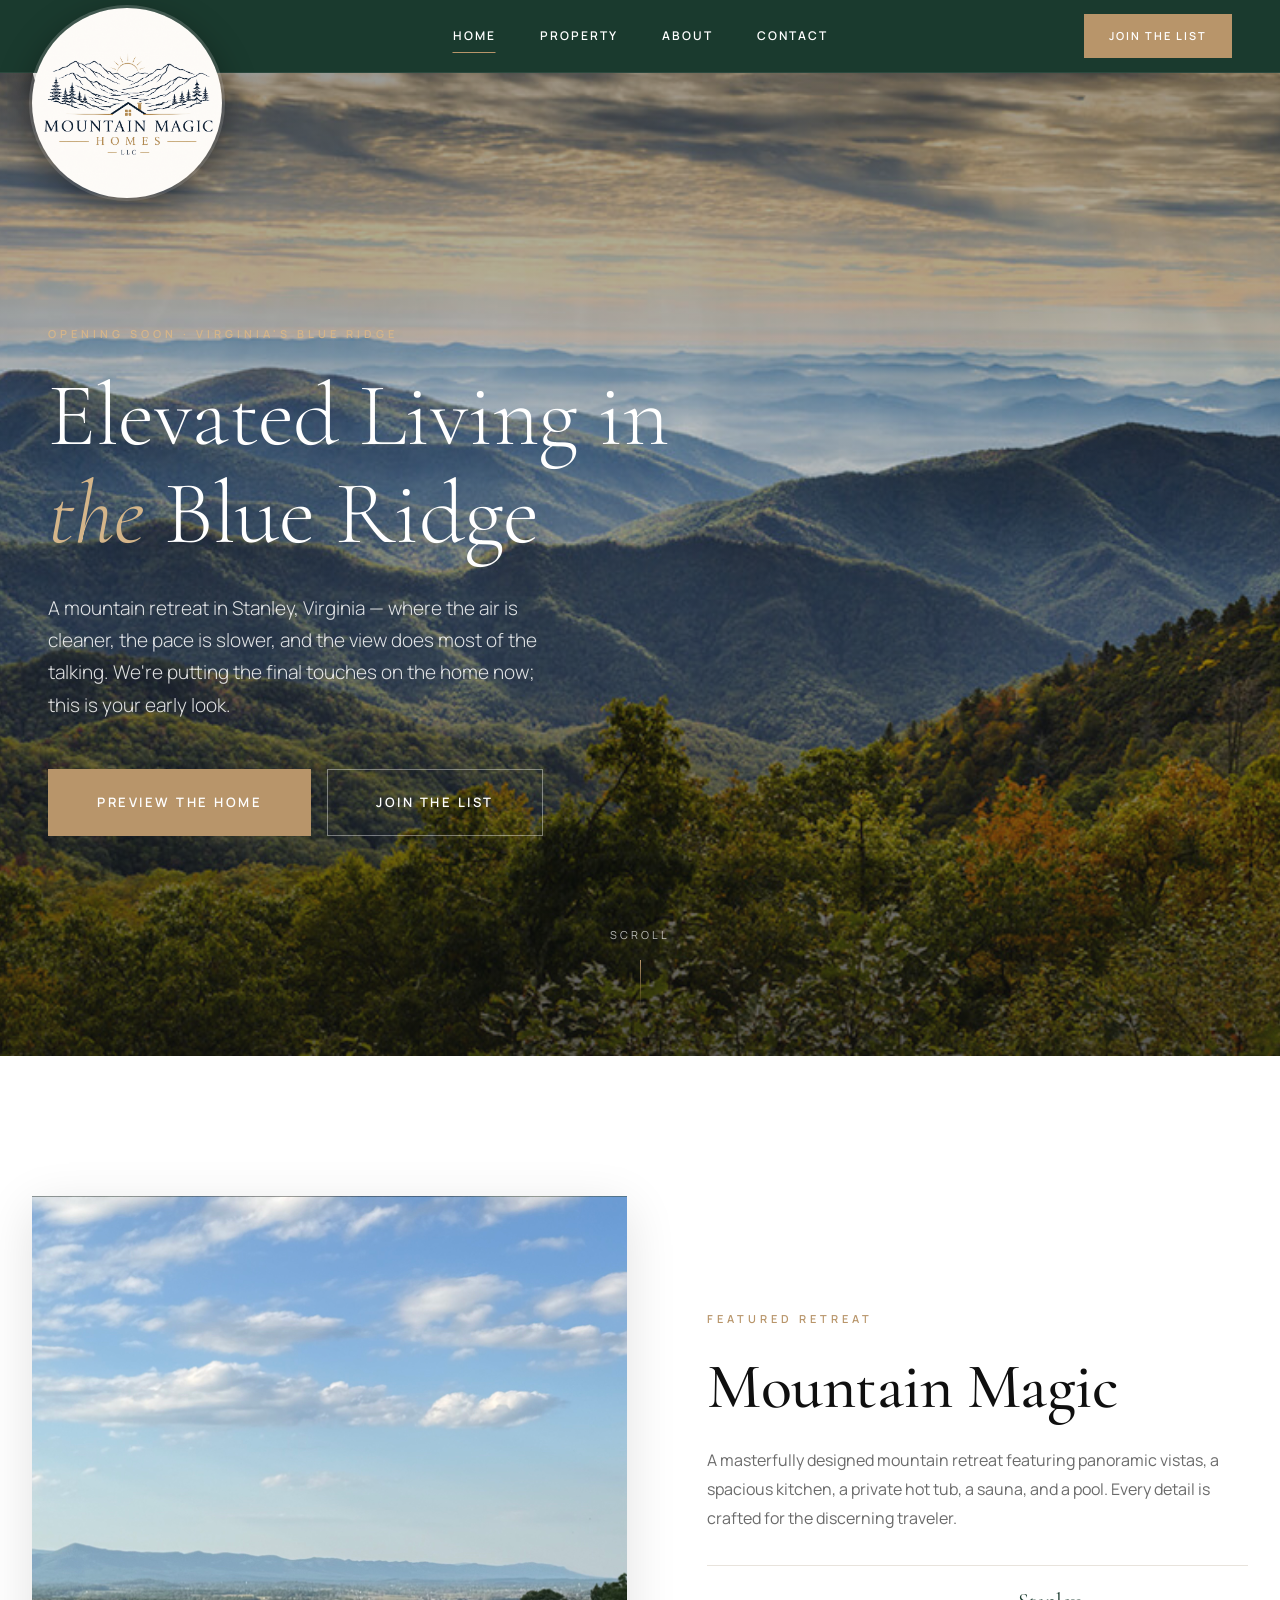
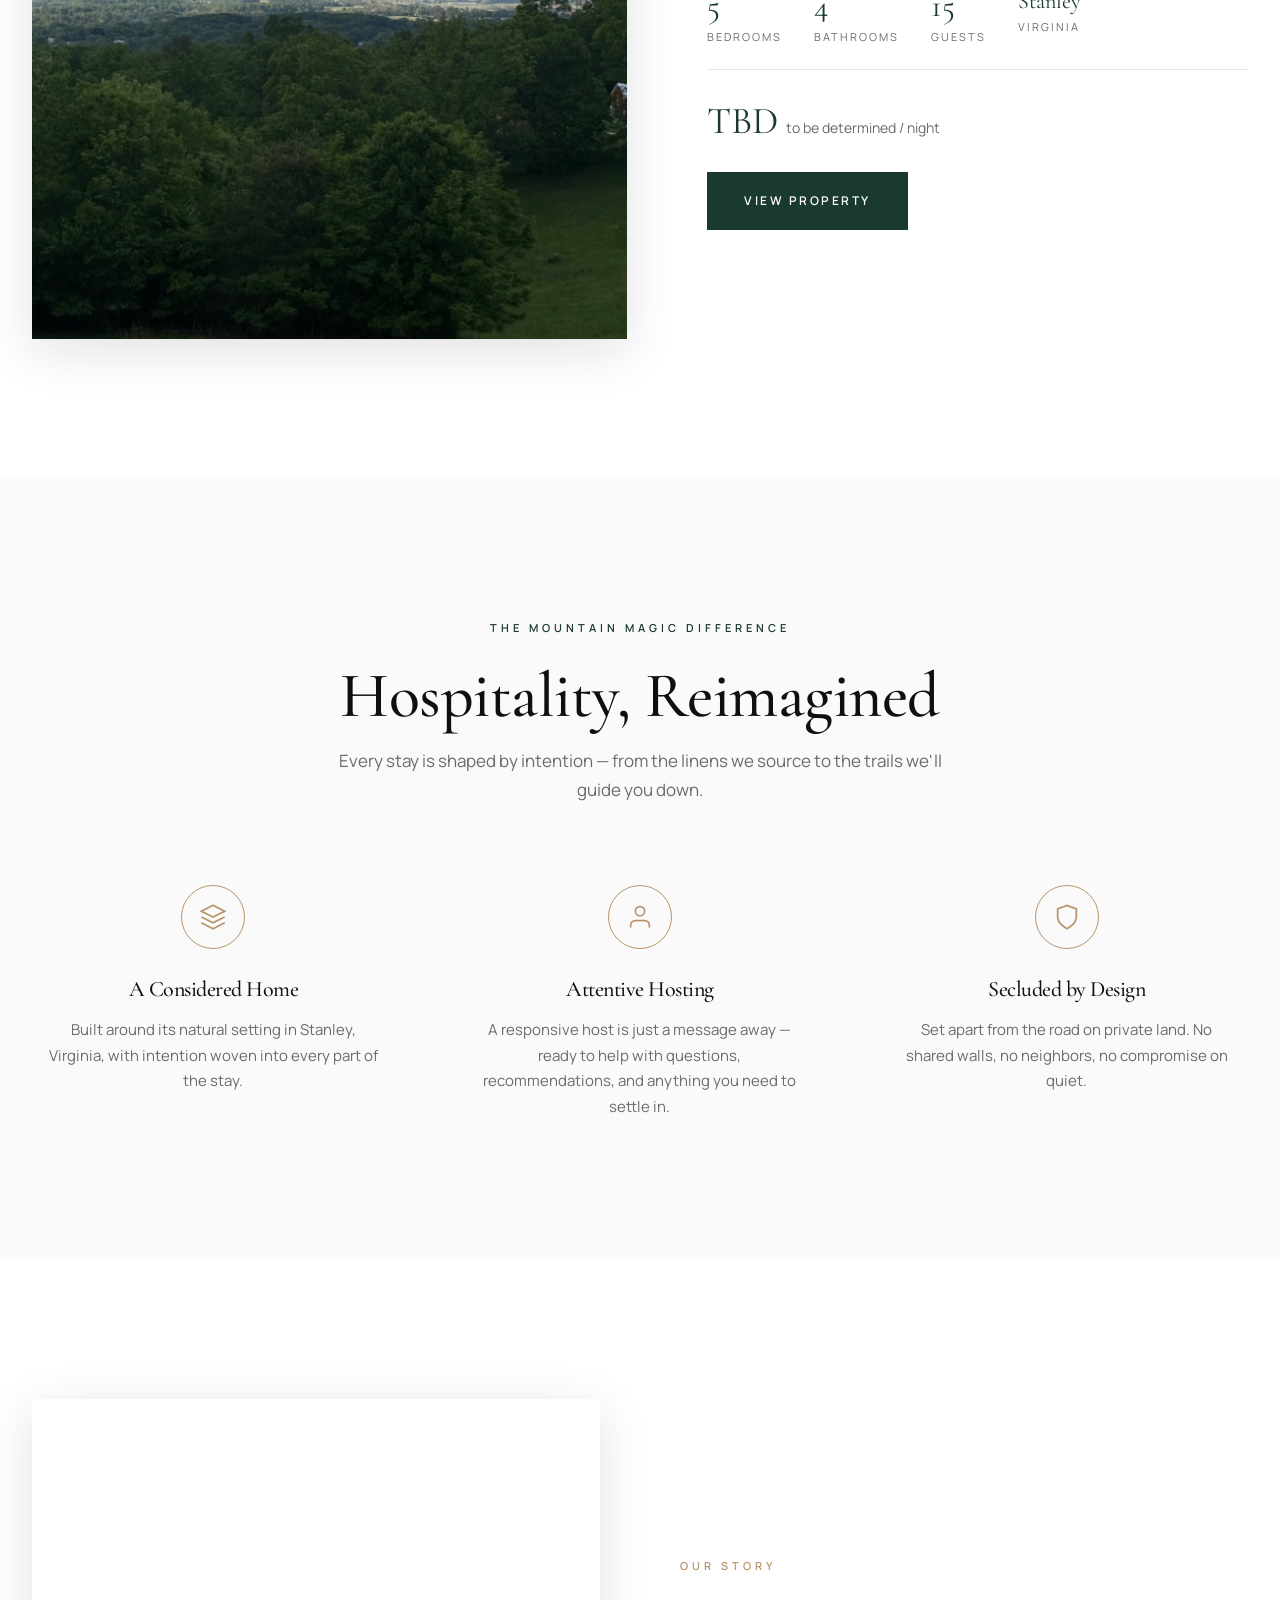
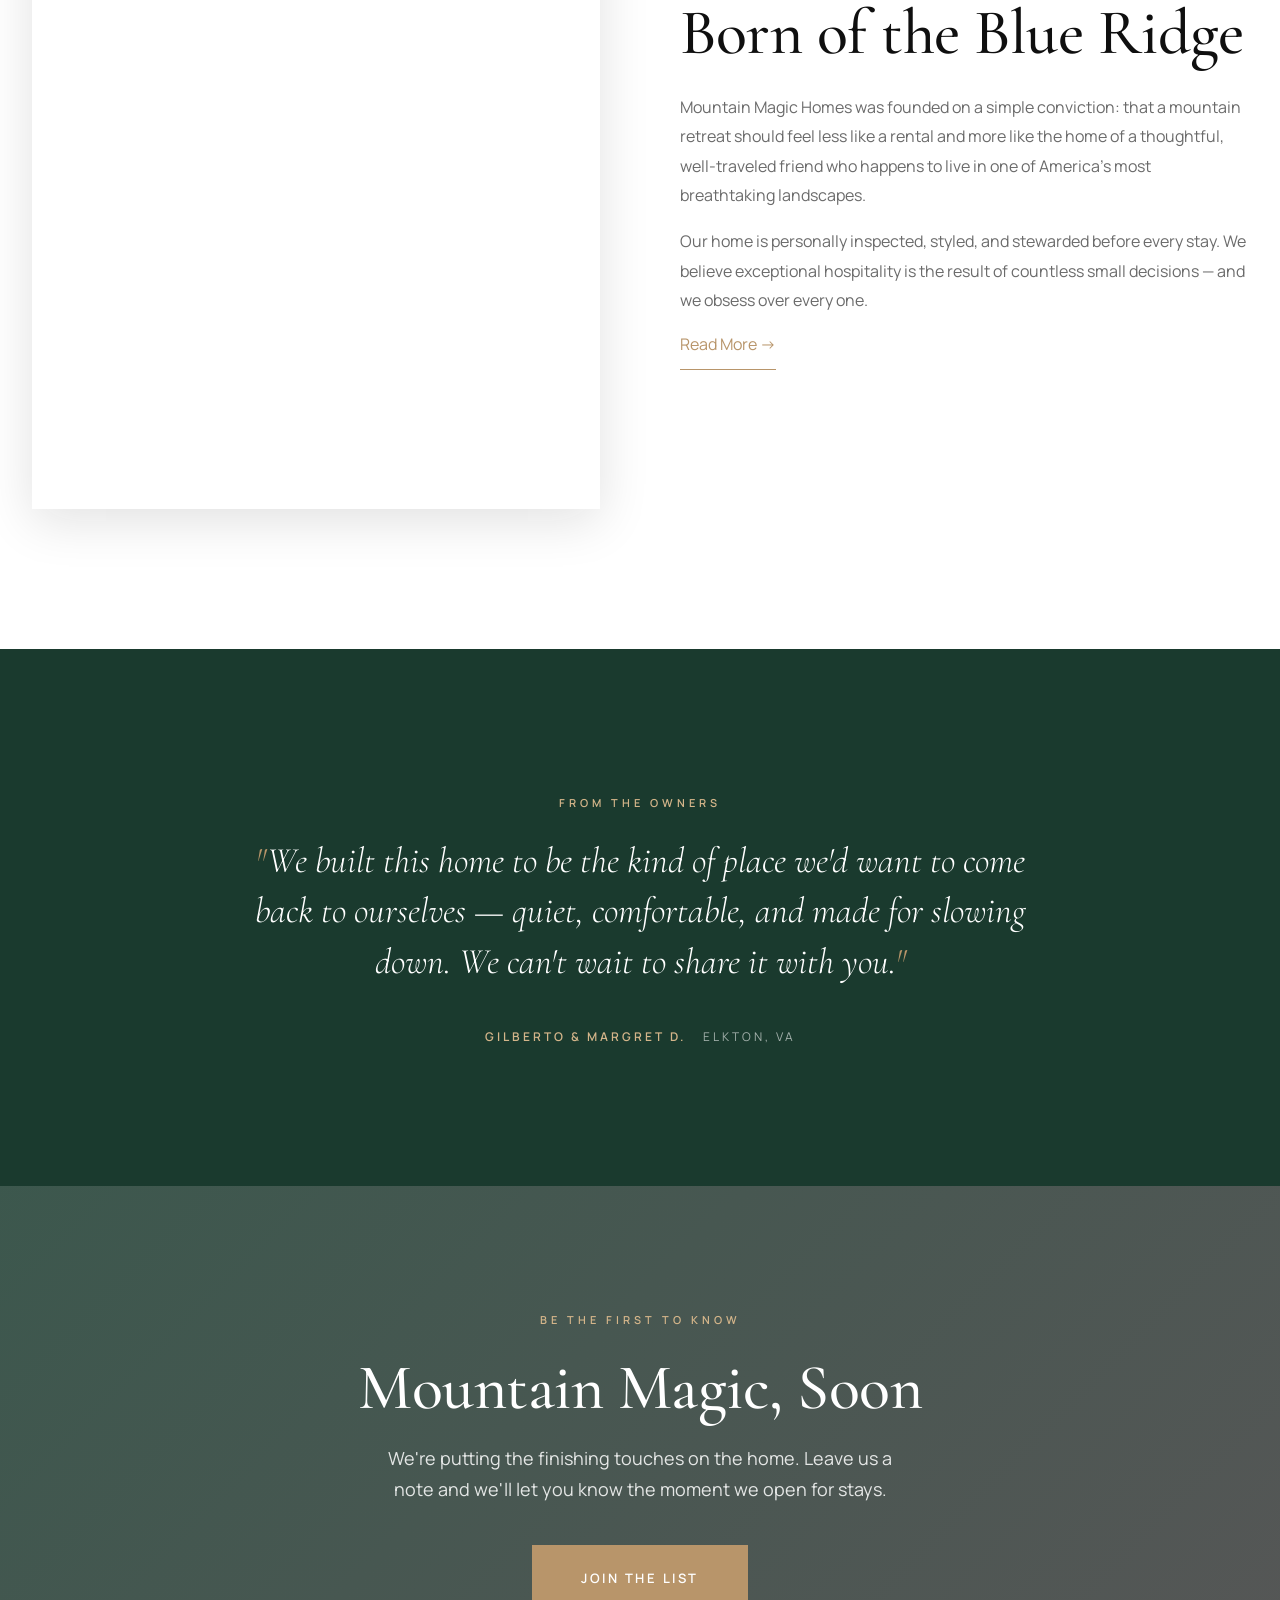
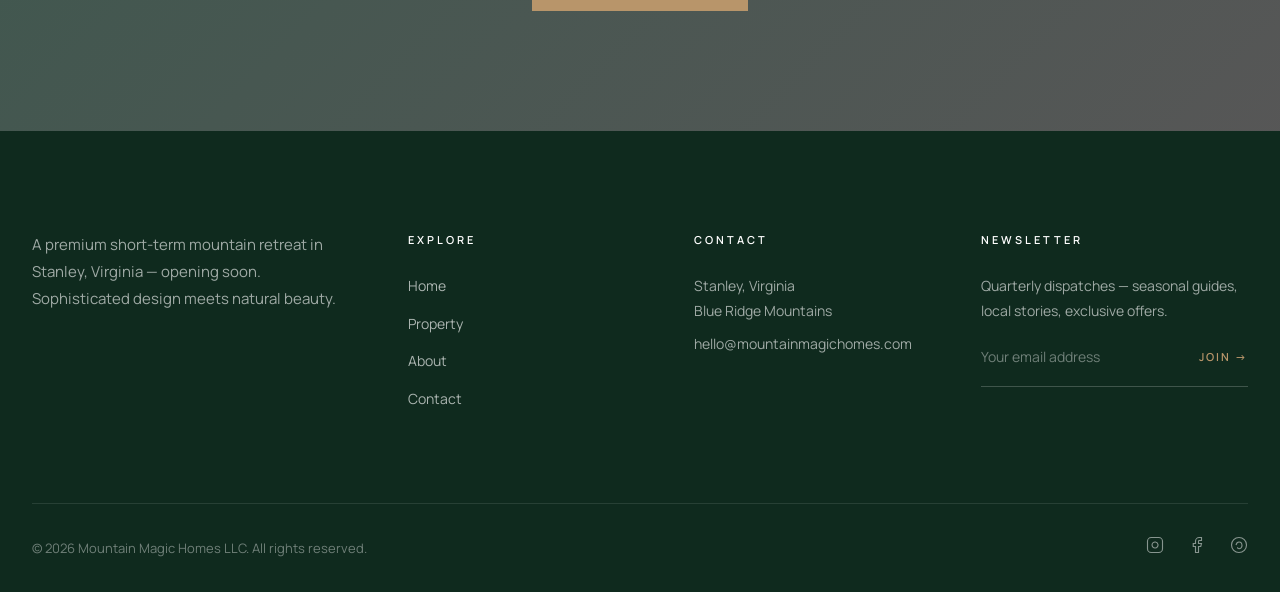
==== commit 0ffeb118: "Reframe site as preview / coming soon The home isn't finished yet, so the site shouldn't promise sta" ====
--- a/index.html
+++ b/index.html
@@ -4,7 +4,7 @@
     <meta charset="UTF-8">
     <meta name="viewport" content="width=device-width, initial-scale=1.0">
     <title>Mountain Magic Homes — Elevated Mountain Living in the Blue Ridge</title>
-    <meta name="description" content="A premium short-term mountain rental in Stanley, Virginia. Private pool, Blue Ridge views, mature gardens, and a separate guest cabin.">
+    <meta name="description" content="Mountain Magic — a premium short-term mountain retreat in Stanley, Virginia. Private pool, sauna, hot tub, panoramic Blue Ridge views. Opening soon.">
     <link rel="preconnect" href="https://fonts.googleapis.com">
     <link rel="preconnect" href="https://fonts.gstatic.com" crossorigin>
     <link href="https://fonts.googleapis.com/css2?family=Cormorant+Garamond:ital,wght@0,300;0,400;0,500;0,600;1,400;1,500&family=Manrope:wght@300;400;500;600;700&display=swap" rel="stylesheet">
@@ -24,7 +24,7 @@
             <a href="contact.html" class="nav-link">Contact</a>
         </nav>
         <div class="header-actions">
-            <a href="contact.html" class="btn btn-accent btn-sm">Book Now</a>
+            <a href="contact.html" class="btn btn-accent btn-sm">Join the List</a>
         </div>
         <button class="menu-toggle" aria-label="Menu"><span></span><span></span><span></span></button>
     </div>
@@ -34,12 +34,12 @@
 <section class="hero">
     <div class="hero-bg" style="background-image: url('assets/img/hero-bg.jpg');"></div>
     <div class="hero-content">
-        <span class="eyebrow light">Virginia's Blue Ridge Mountains</span>
+        <span class="eyebrow light">Opening Soon · Virginia's Blue Ridge</span>
         <h1>Elevated Living in<br><em>the</em> Blue Ridge</h1>
-        <p class="hero-description">A mountain retreat in Stanley, Virginia — where the air is cleaner, the pace is slower, and the view does most of the talking.</p>
+        <p class="hero-description">A mountain retreat in Stanley, Virginia — where the air is cleaner, the pace is slower, and the view does most of the talking. We're putting the final touches on the home now; this is your early look.</p>
         <div class="hero-buttons">
-            <a href="properties.html" class="btn btn-accent btn-lg">View the Property</a>
-            <a href="about.html" class="btn btn-outline btn-lg">Our Story</a>
+            <a href="properties.html" class="btn btn-accent btn-lg">Preview the Home</a>
+            <a href="contact.html" class="btn btn-outline btn-lg">Join the List</a>
         </div>
     </div>
     <div class="scroll-indicator">Scroll</div>
@@ -135,10 +135,10 @@
 <section class="cta-strip">
     <div class="cta-strip-bg" style="background-image: url('https://images.unsplash.com/photo-1518780664697-55e3ad937233?auto=format&fit=crop&w=2000&q=80');"></div>
     <div class="container">
-        <span class="eyebrow light">Begin Your Journey</span>
-        <h2>Your Mountain Retreat Awaits</h2>
-        <p>Whether a romantic weekend, a multigenerational gathering, or a quiet executive escape — let us craft the experience.</p>
-        <a href="contact.html" class="btn btn-accent btn-lg">Plan Your Stay</a>
+        <span class="eyebrow light">Be the First to Know</span>
+        <h2>Mountain Magic, Soon</h2>
+        <p>We're putting the finishing touches on the home. Leave us a note and we'll let you know the moment we open for stays.</p>
+        <a href="contact.html" class="btn btn-accent btn-lg">Join the List</a>
     </div>
 </section>
 
@@ -150,7 +150,7 @@
                 <a href="index.html" class="logo">
                     <img src="assets/img/logo.png" alt="Mountain Magic Homes LLC" width="76" height="76">
                 </a>
-                <p>A premium short-term mountain rental in Stanley, Virginia. Sophisticated design meets natural beauty.</p>
+                <p>A premium short-term mountain retreat in Stanley, Virginia — opening soon. Sophisticated design meets natural beauty.</p>
             </div>
             <div class="footer-col">
                 <h5>Explore</h5>
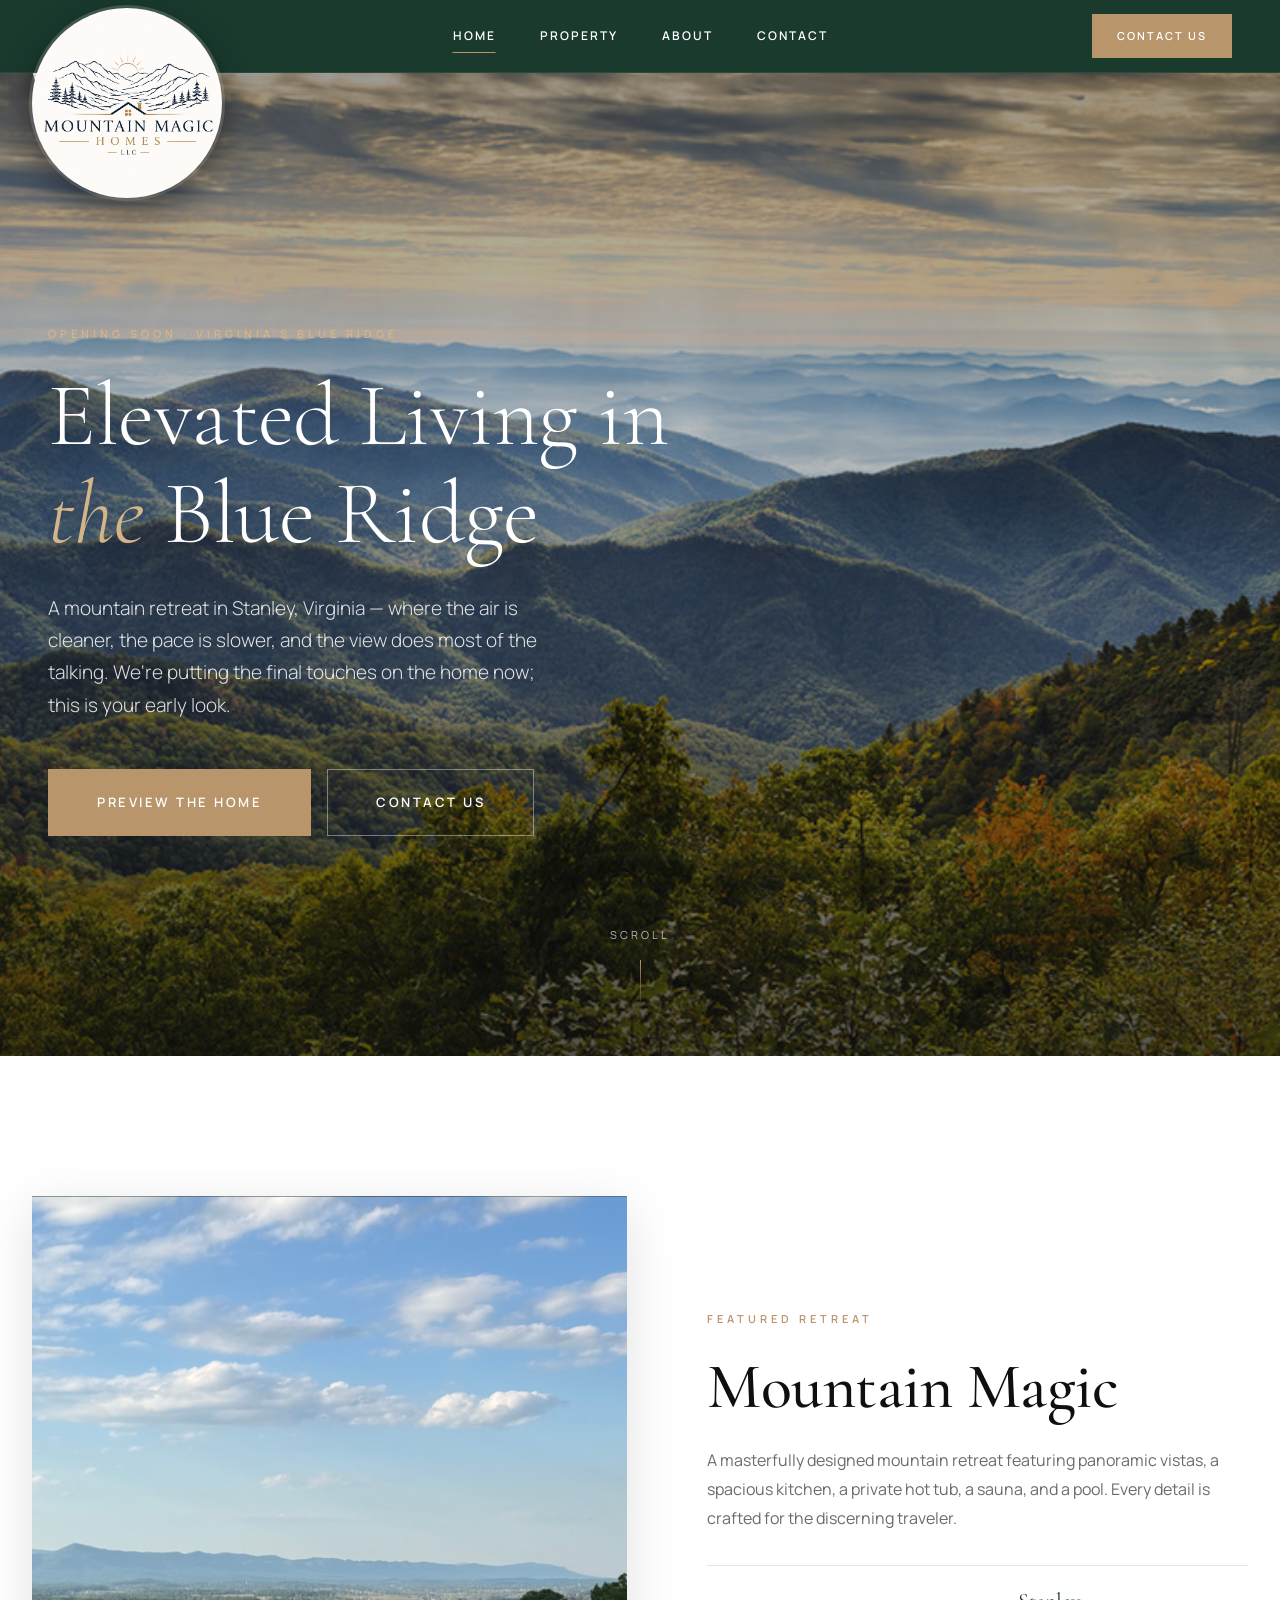
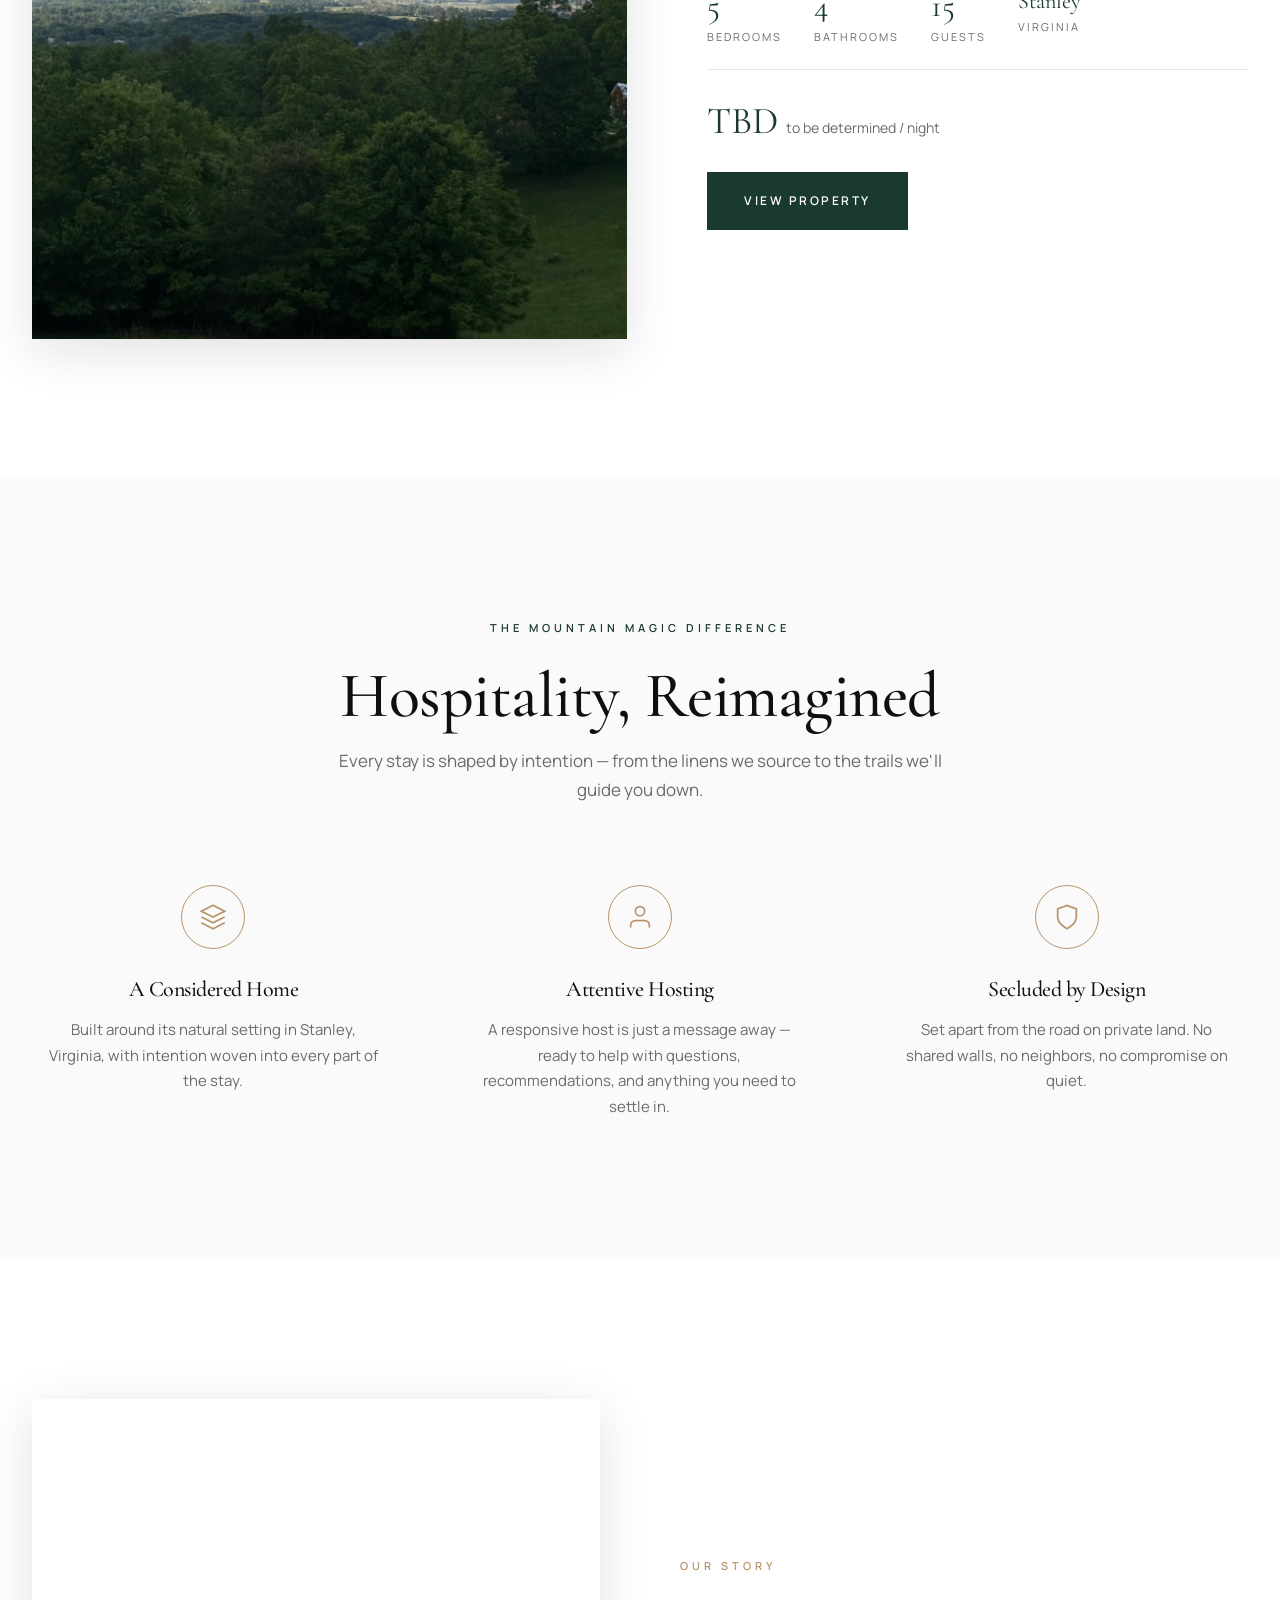
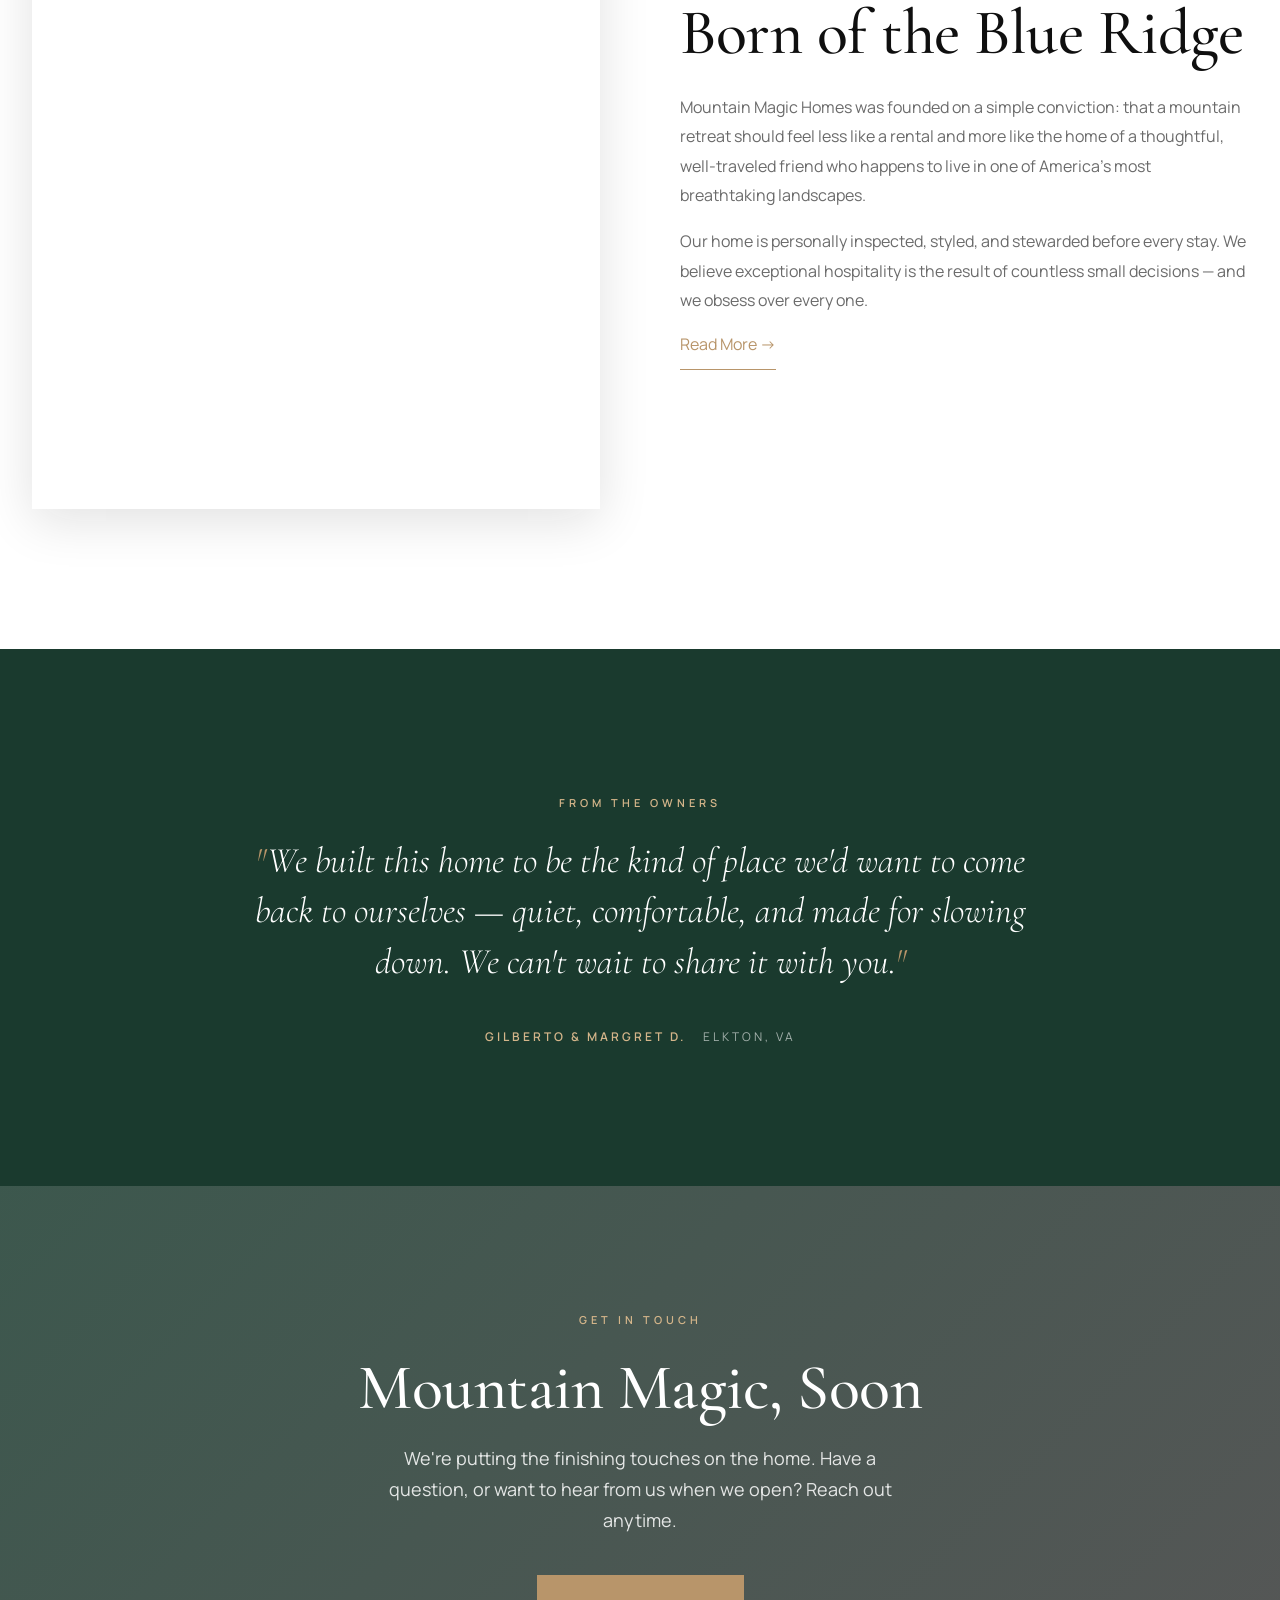
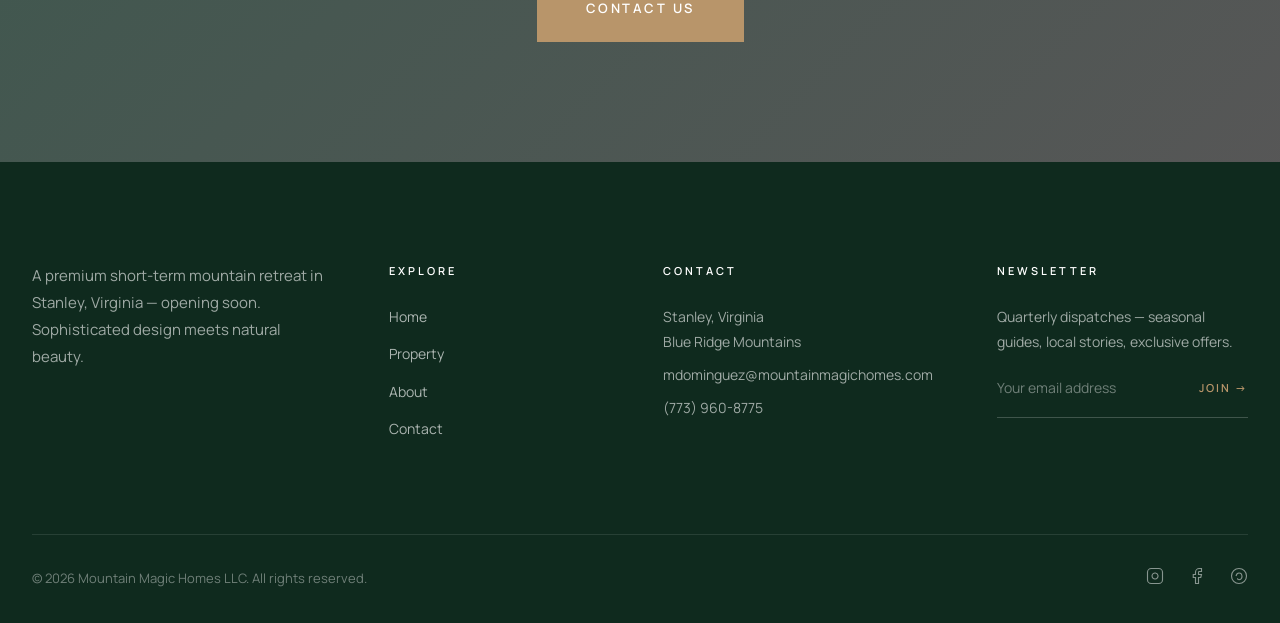
==== commit 14f4e724: "Drop waitlist framing, add real contact info, swap property hero Not ready to collect emails yet, so" ====
--- a/index.html
+++ b/index.html
@@ -24,7 +24,7 @@
             <a href="contact.html" class="nav-link">Contact</a>
         </nav>
         <div class="header-actions">
-            <a href="contact.html" class="btn btn-accent btn-sm">Join the List</a>
+            <a href="contact.html" class="btn btn-accent btn-sm">Contact Us</a>
         </div>
         <button class="menu-toggle" aria-label="Menu"><span></span><span></span><span></span></button>
     </div>
@@ -39,7 +39,7 @@
         <p class="hero-description">A mountain retreat in Stanley, Virginia — where the air is cleaner, the pace is slower, and the view does most of the talking. We're putting the final touches on the home now; this is your early look.</p>
         <div class="hero-buttons">
             <a href="properties.html" class="btn btn-accent btn-lg">Preview the Home</a>
-            <a href="contact.html" class="btn btn-outline btn-lg">Join the List</a>
+            <a href="contact.html" class="btn btn-outline btn-lg">Contact Us</a>
         </div>
     </div>
     <div class="scroll-indicator">Scroll</div>
@@ -135,10 +135,10 @@
 <section class="cta-strip">
     <div class="cta-strip-bg" style="background-image: url('https://images.unsplash.com/photo-1518780664697-55e3ad937233?auto=format&fit=crop&w=2000&q=80');"></div>
     <div class="container">
-        <span class="eyebrow light">Be the First to Know</span>
+        <span class="eyebrow light">Get In Touch</span>
         <h2>Mountain Magic, Soon</h2>
-        <p>We're putting the finishing touches on the home. Leave us a note and we'll let you know the moment we open for stays.</p>
-        <a href="contact.html" class="btn btn-accent btn-lg">Join the List</a>
+        <p>We're putting the finishing touches on the home. Have a question, or want to hear from us when we open? Reach out anytime.</p>
+        <a href="contact.html" class="btn btn-accent btn-lg">Contact Us</a>
     </div>
 </section>
 
@@ -164,7 +164,8 @@
             <div class="footer-col">
                 <h5>Contact</h5>
                 <p>Stanley, Virginia<br>Blue Ridge Mountains</p>
-                <p>hello@mountainmagichomes.com</p>
+                <p><a href="mailto:mdominguez@mountainmagichomes.com" style="color:inherit;">mdominguez@mountainmagichomes.com</a></p>
+                <p><a href="tel:+17739608775" style="color:inherit;">(773) 960-8775</a></p>
             </div>
             <div class="footer-col">
                 <h5>Newsletter</h5>
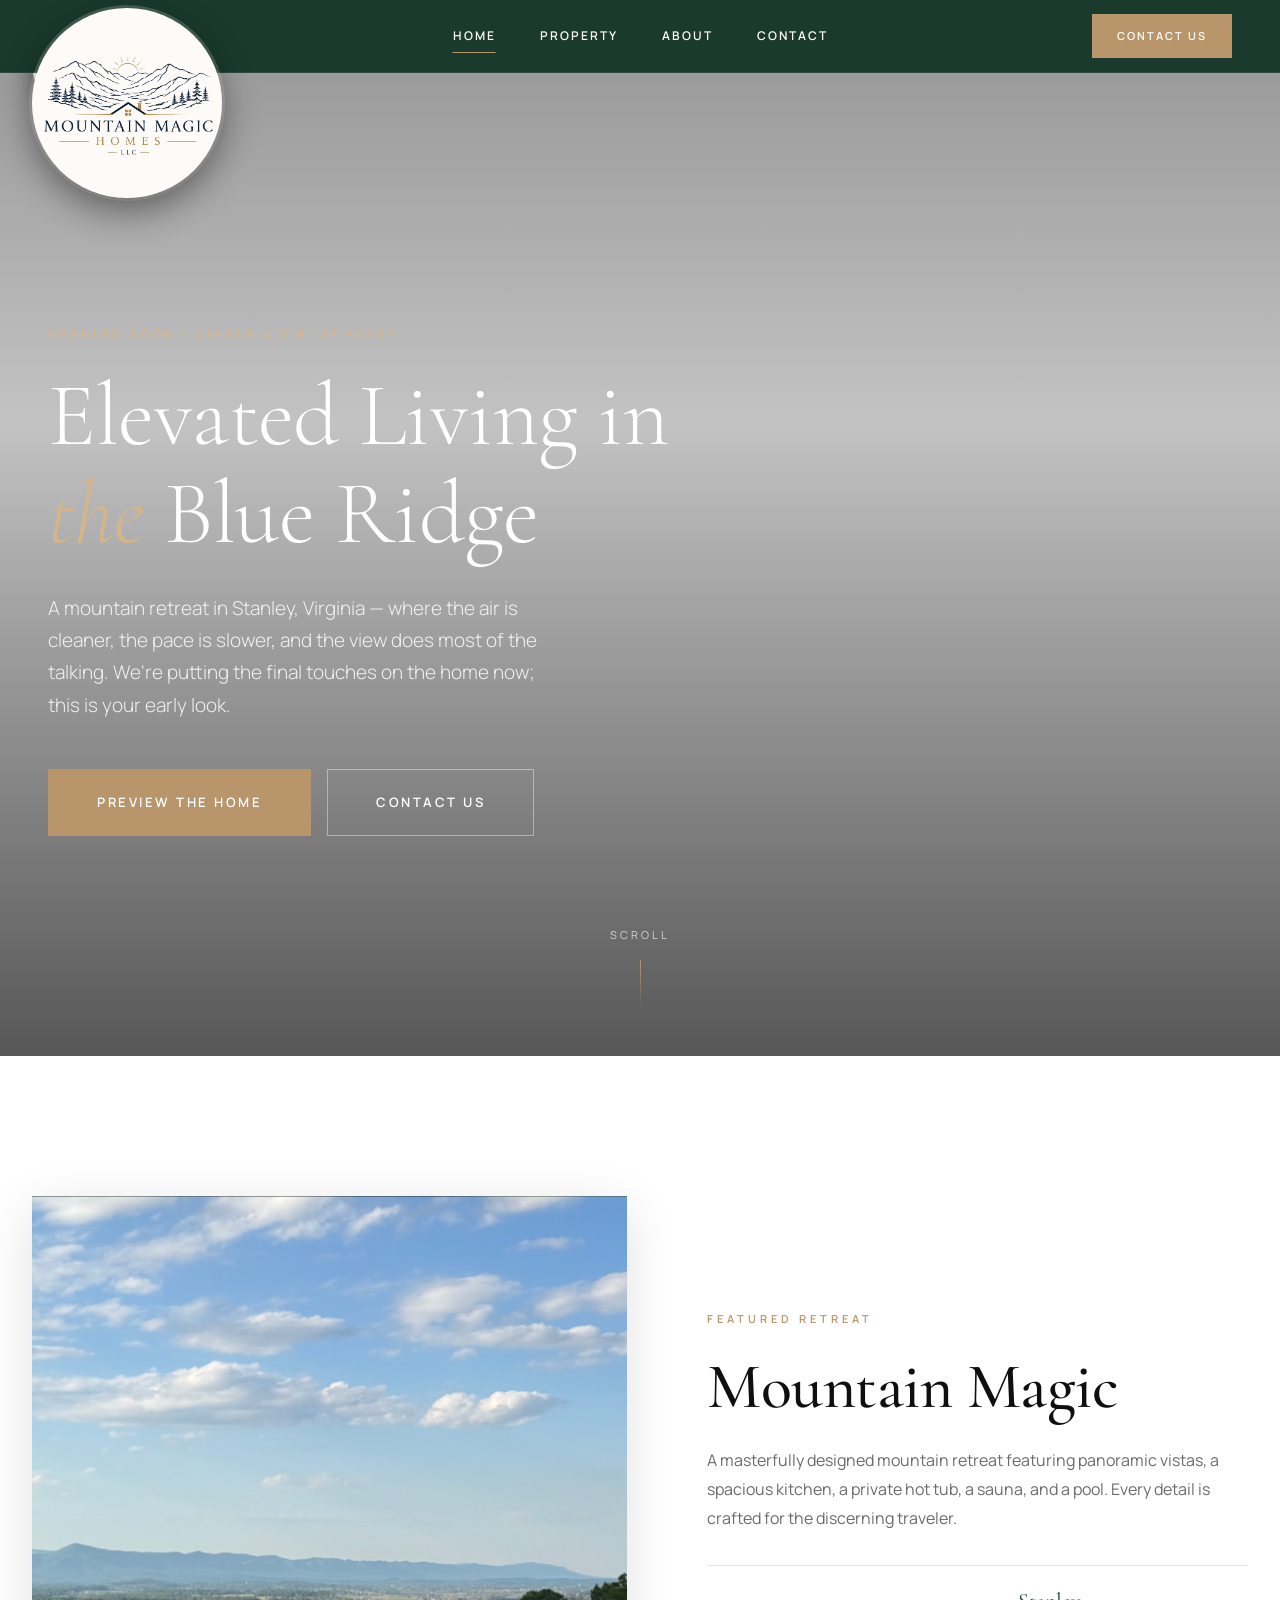
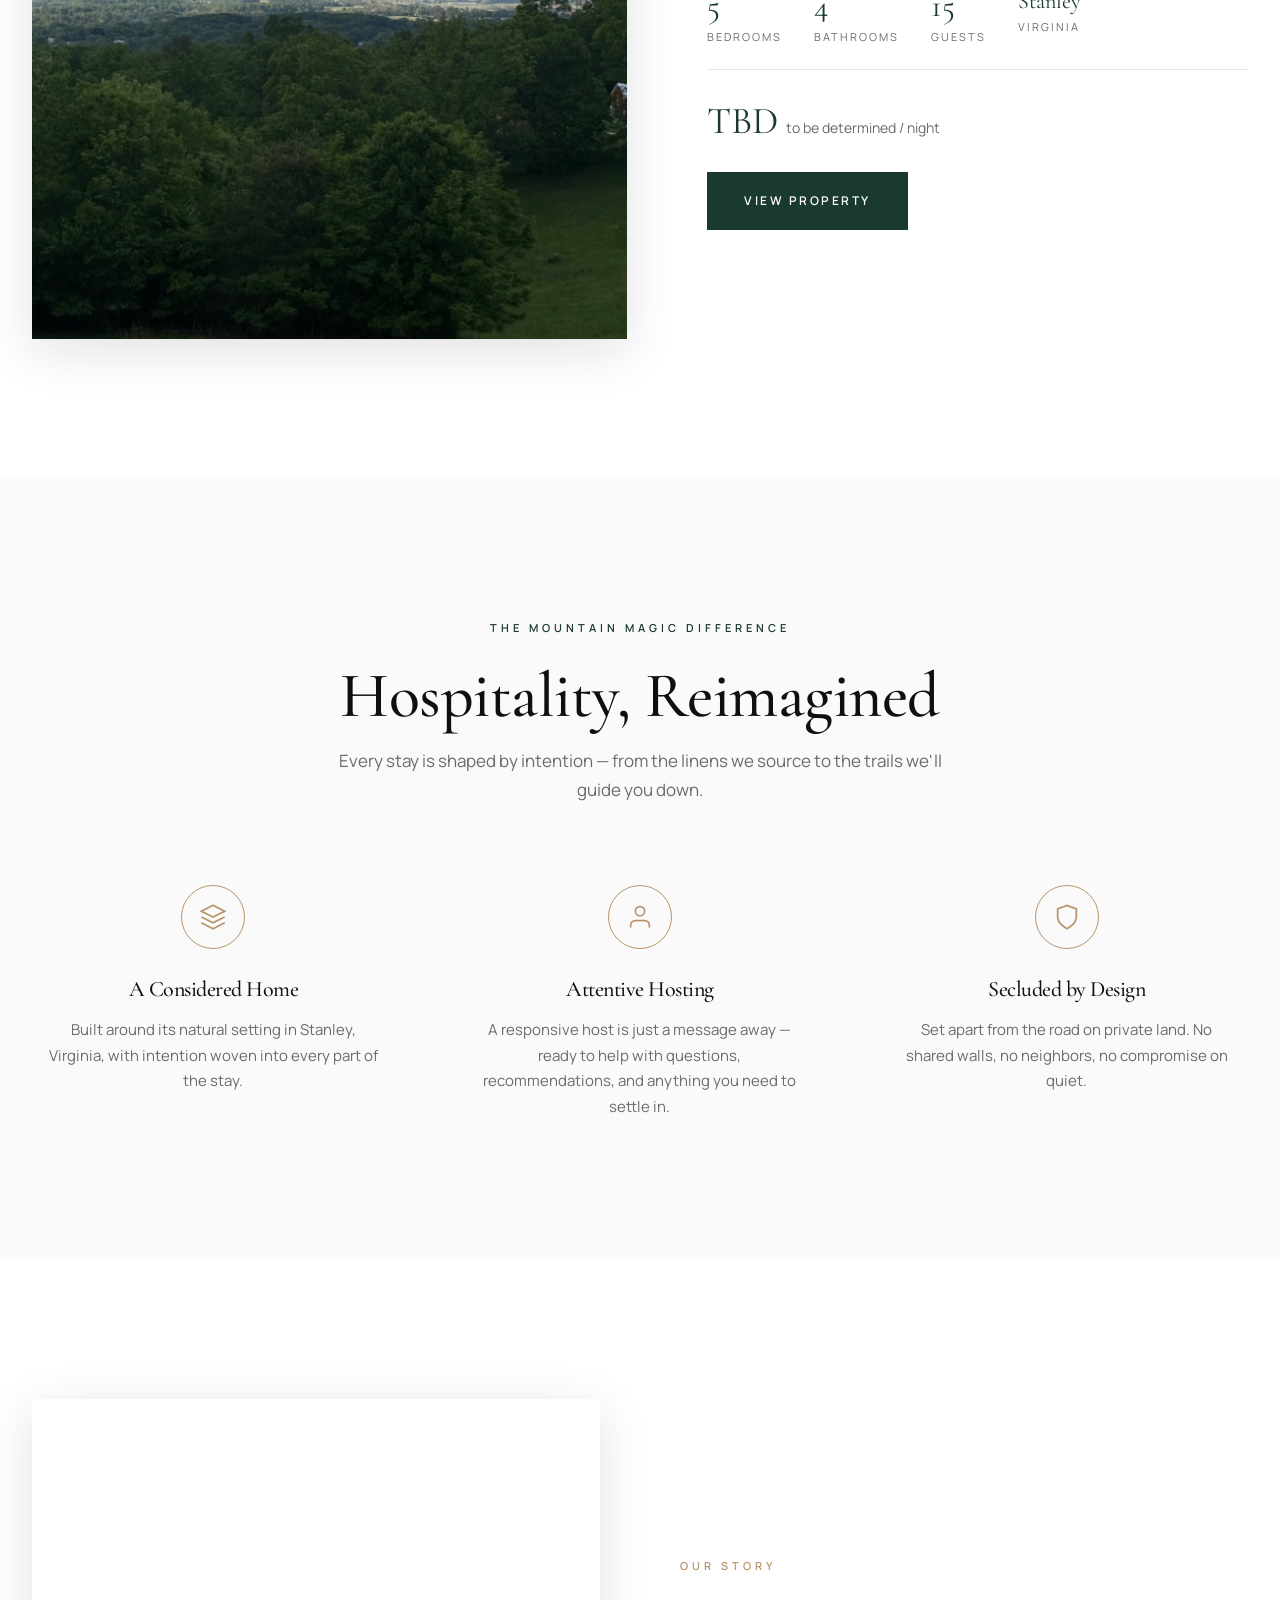
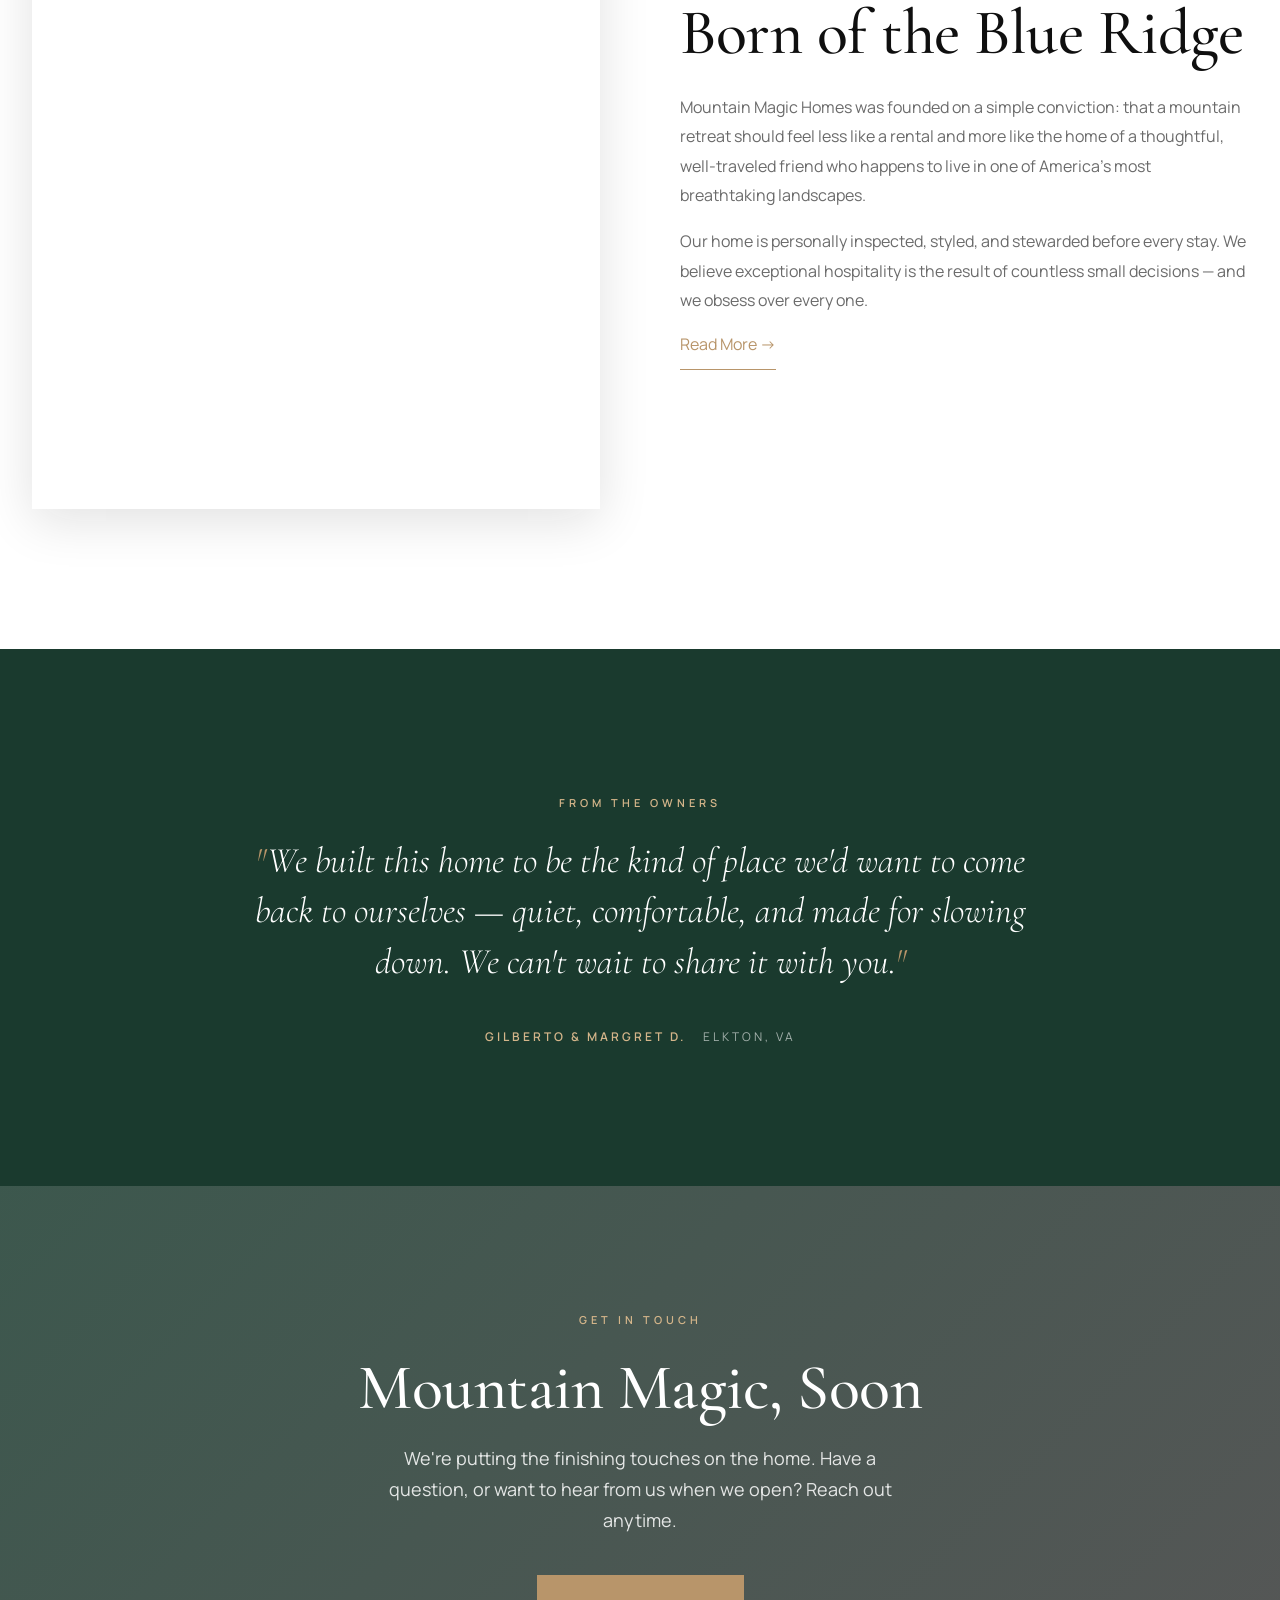
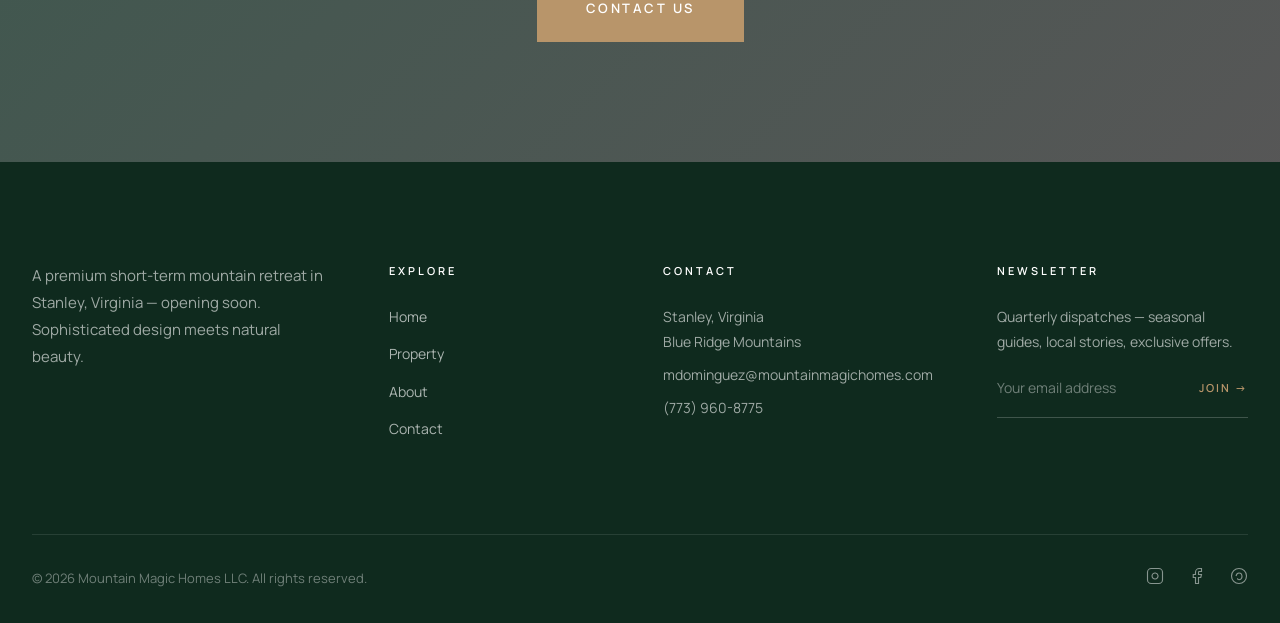
==== commit 3f048114: "Home: replace hero background photo Swap the local hero-bg.jpg for the Cliffs Living Blue Ridge phot" ====
--- a/index.html
+++ b/index.html
@@ -32,7 +32,7 @@
 
 <!-- ==================== HERO ==================== -->
 <section class="hero">
-    <div class="hero-bg" style="background-image: url('assets/img/hero-bg.jpg');"></div>
+    <div class="hero-bg" style="background-image: url('https://cliffsliving.com/wp-content/uploads/2023/02/blueridgemountains-scaled-1.jpg');"></div>
     <div class="hero-content">
         <span class="eyebrow light">Opening Soon · Virginia's Blue Ridge</span>
         <h1>Elevated Living in<br><em>the</em> Blue Ridge</h1>
@@ -133,7 +133,7 @@
 
 <!-- ==================== CTA STRIP ==================== -->
 <section class="cta-strip">
-    <div class="cta-strip-bg" style="background-image: url('https://images.unsplash.com/photo-1518780664697-55e3ad937233?auto=format&fit=crop&w=2000&q=80');"></div>
+    <div class="cta-strip-bg" style="background-image: url('https://www.travelandleisure.com/thmb/iP4NuAF6dAnz0bYsGClJl-4XbYk=/1500x0/filters:no_upscale():max_bytes(150000):strip_icc()/smoky-mountain-national-park-BLUERDGEMTNS0422-4ab8f618ff554660b93d339000cc66aa.jpg');"></div>
     <div class="container">
         <span class="eyebrow light">Get In Touch</span>
         <h2>Mountain Magic, Soon</h2>
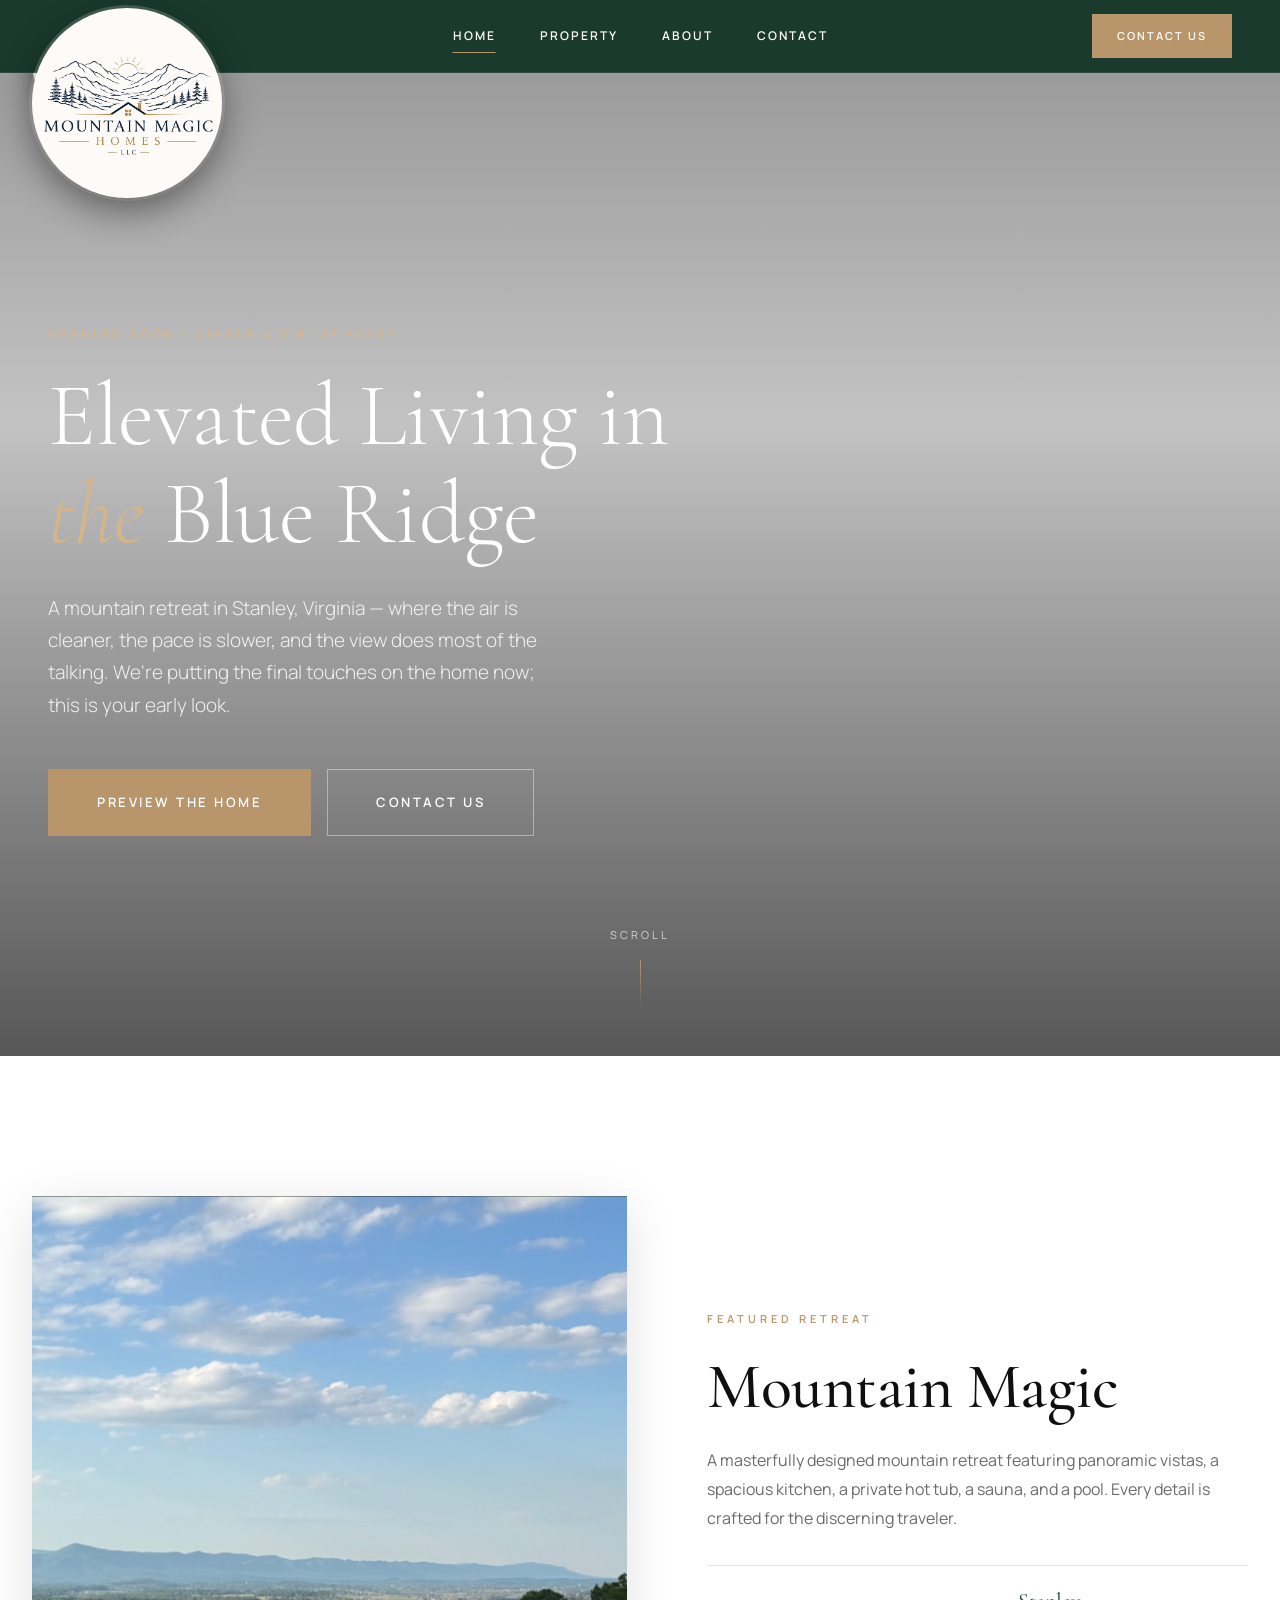
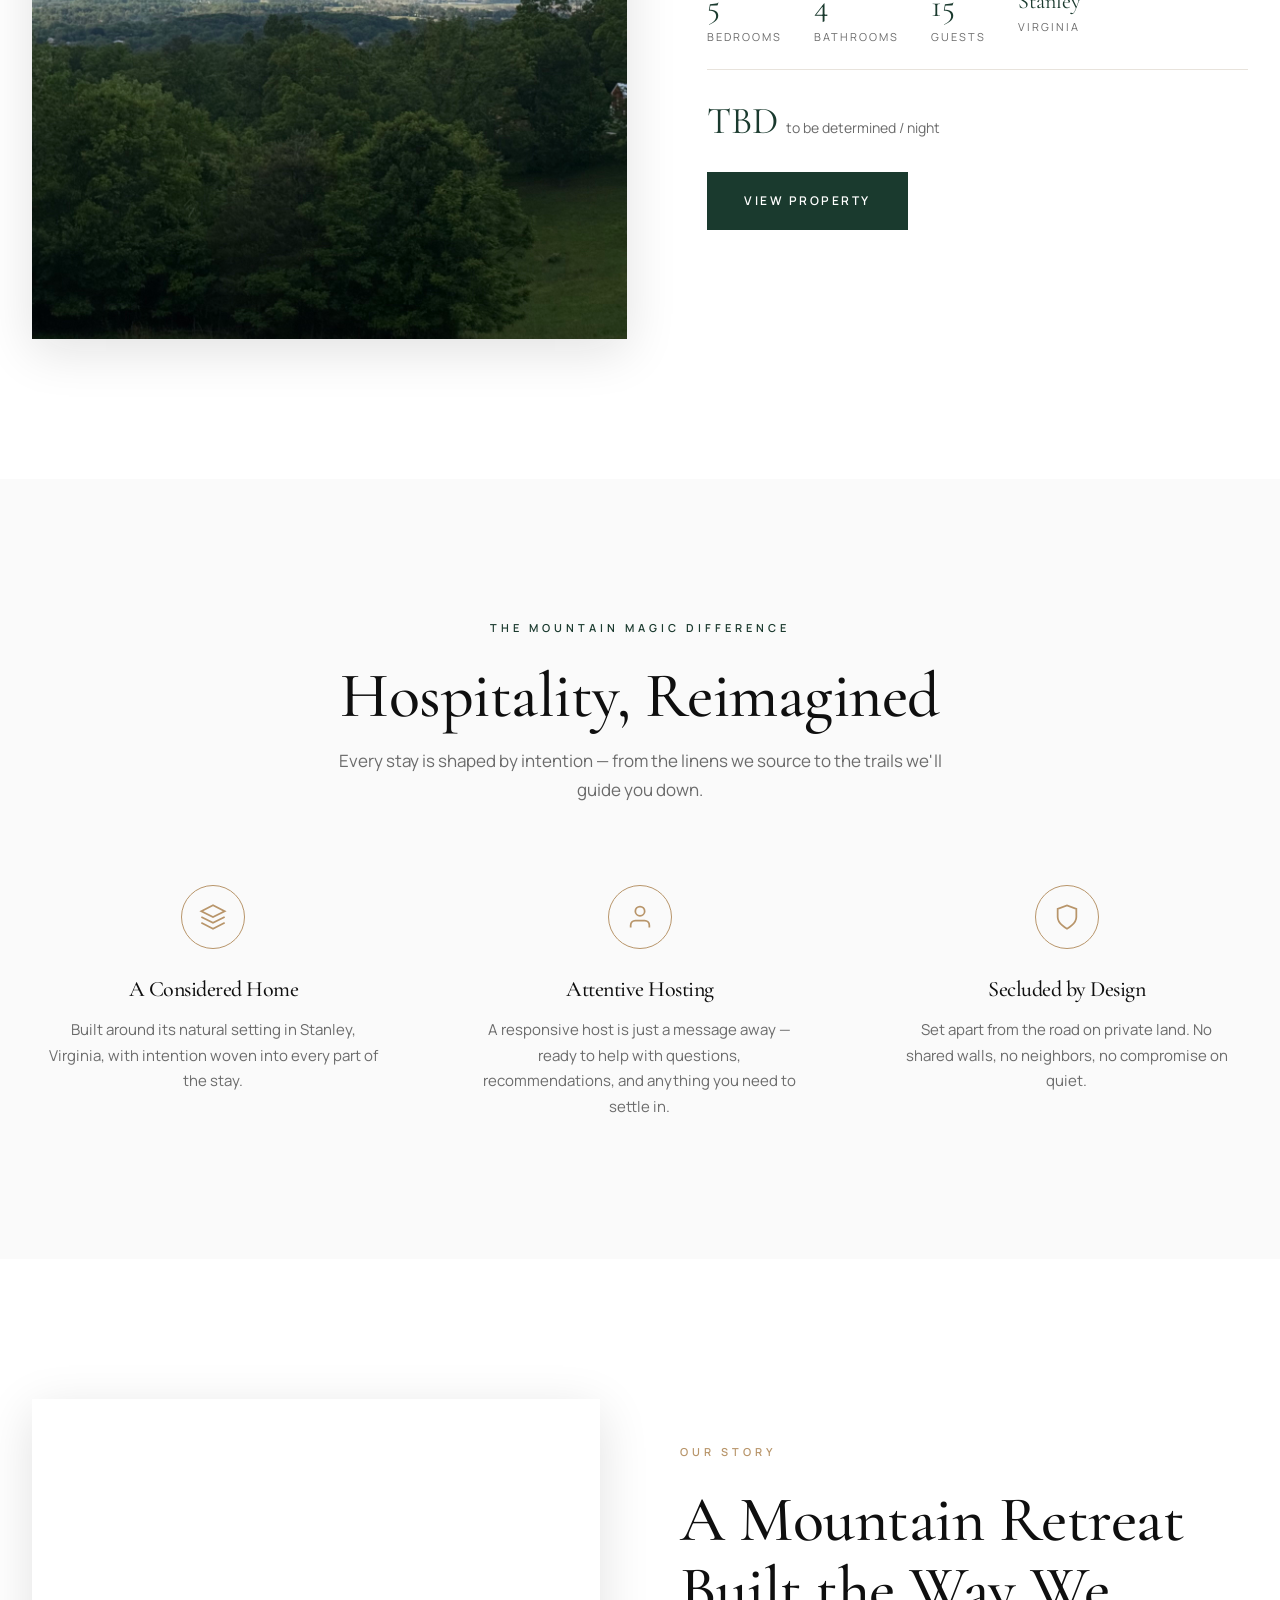
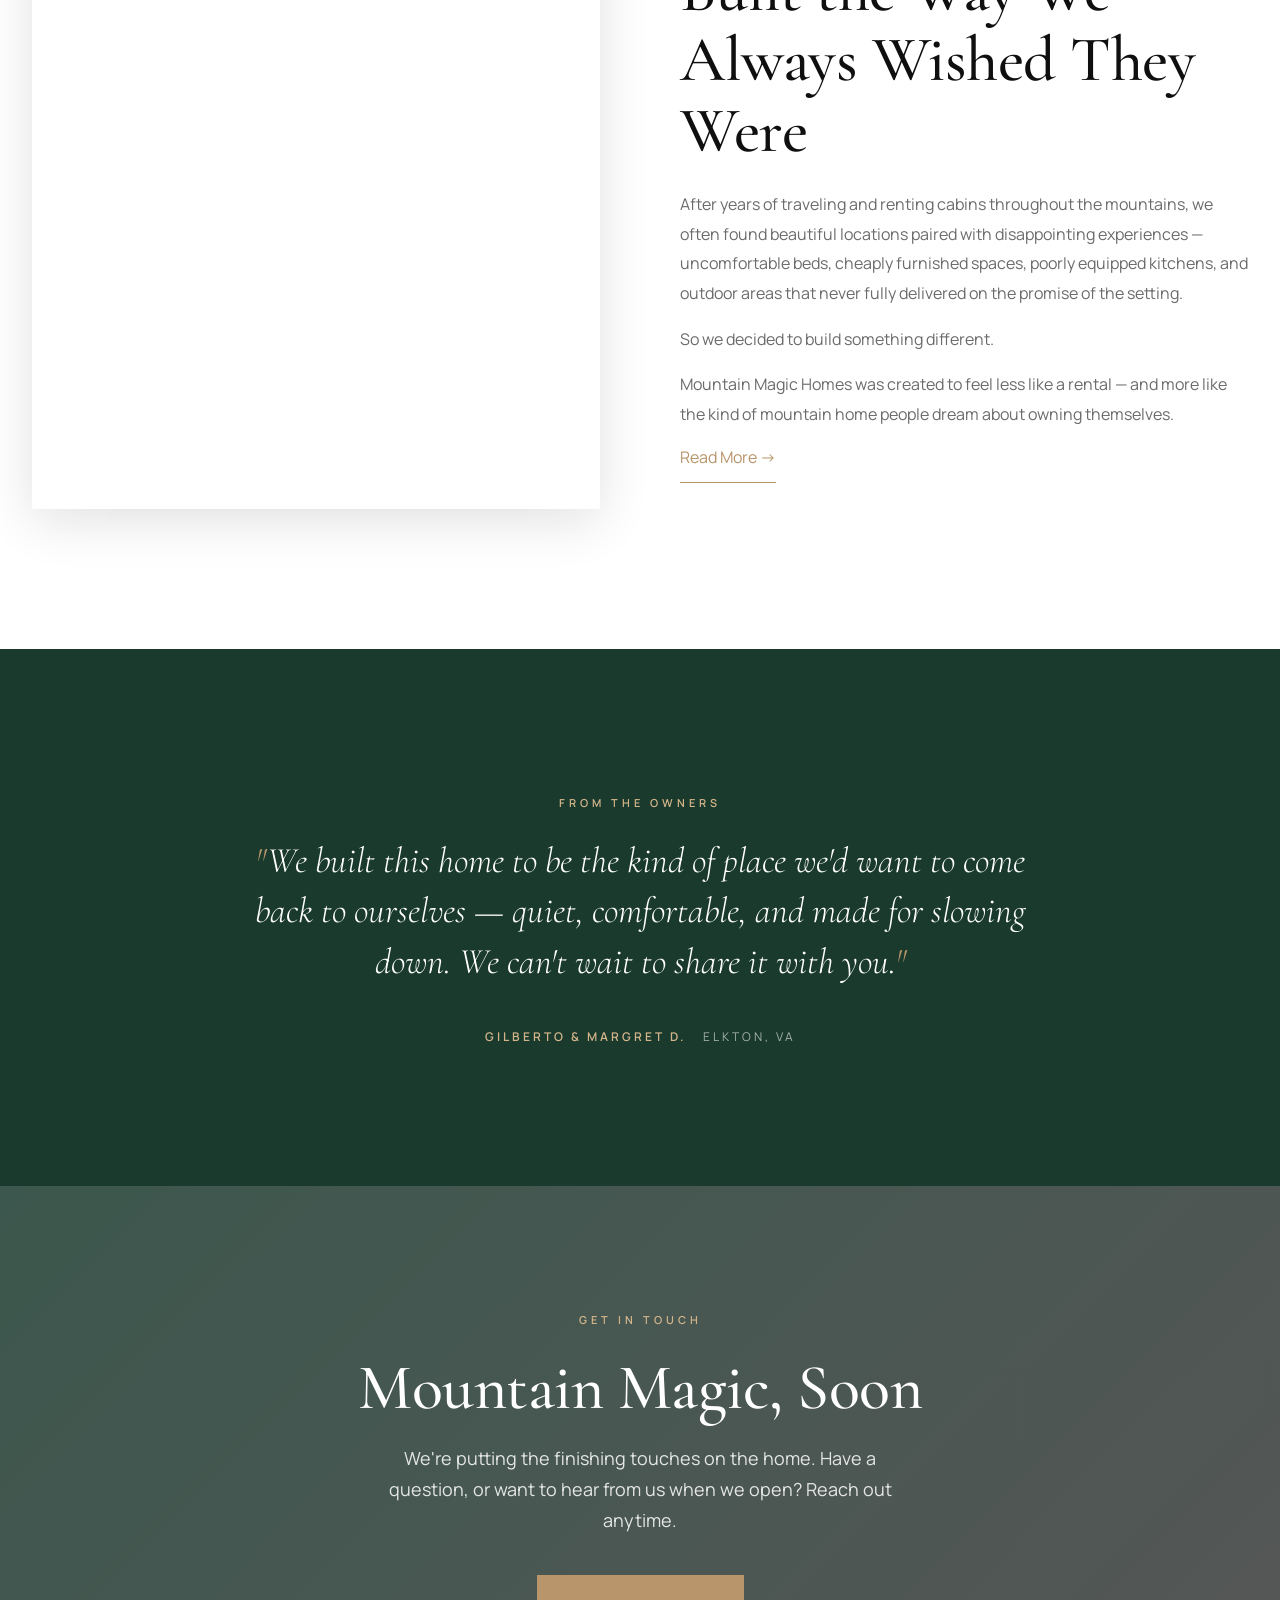
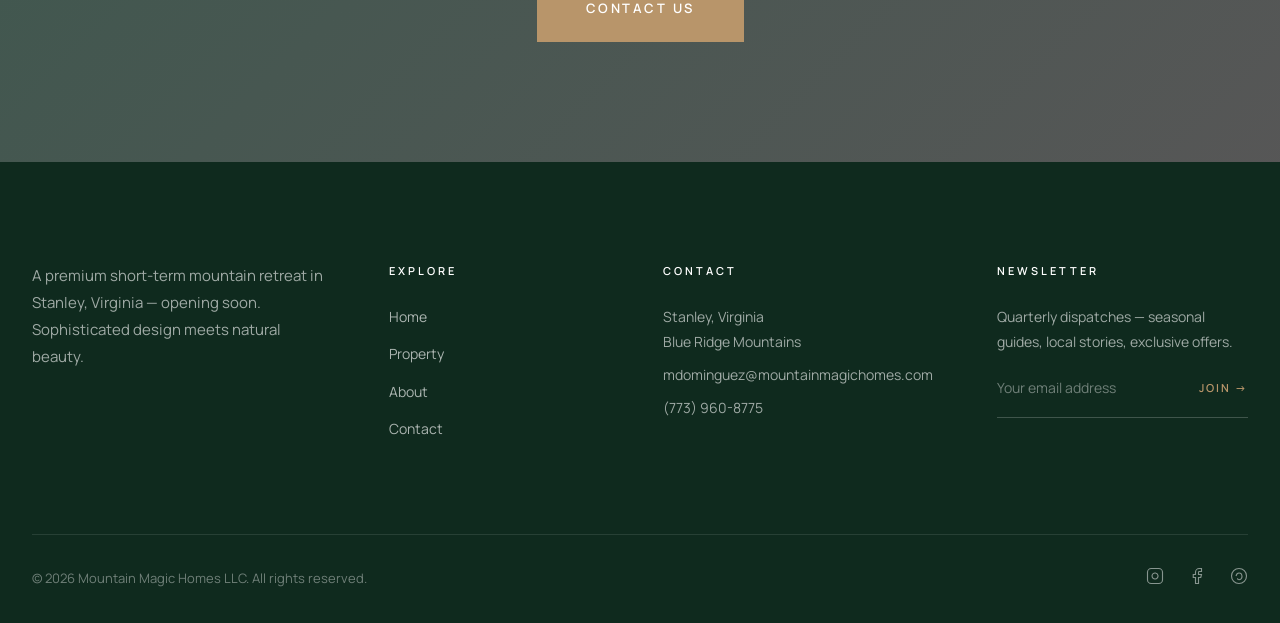
==== commit 7410e962: "Rewrite Our Story, Our Beginning, Principles, Owners, and CTA copy Apply the owner's new copy across" ====
--- a/index.html
+++ b/index.html
@@ -111,9 +111,10 @@
             <div class="img" style="background-image: url('https://res.cloudinary.com/simpleview/image/upload/v1743208362/clients/jacksoncountync/download_9__d2cad296-ef47-4796-9720-15afe75395fa.png');"></div>
             <div>
                 <span class="eyebrow">Our Story</span>
-                <h2>Born of the Blue Ridge</h2>
-                <p>Mountain Magic Homes was founded on a simple conviction: that a mountain retreat should feel less like a rental and more like the home of a thoughtful, well-traveled friend who happens to live in one of America's most breathtaking landscapes.</p>
-                <p>Our home is personally inspected, styled, and stewarded before every stay. We believe exceptional hospitality is the result of countless small decisions — and we obsess over every one.</p>
+                <h2>A Mountain Retreat Built the Way We Always Wished They Were</h2>
+                <p>After years of traveling and renting cabins throughout the mountains, we often found beautiful locations paired with disappointing experiences — uncomfortable beds, cheaply furnished spaces, poorly equipped kitchens, and outdoor areas that never fully delivered on the promise of the setting.</p>
+                <p>So we decided to build something different.</p>
+                <p>Mountain Magic Homes was created to feel less like a rental — and more like the kind of mountain home people dream about owning themselves.</p>
                 <a href="about.html" class="btn-ghost">Read More →</a>
             </div>
         </div>
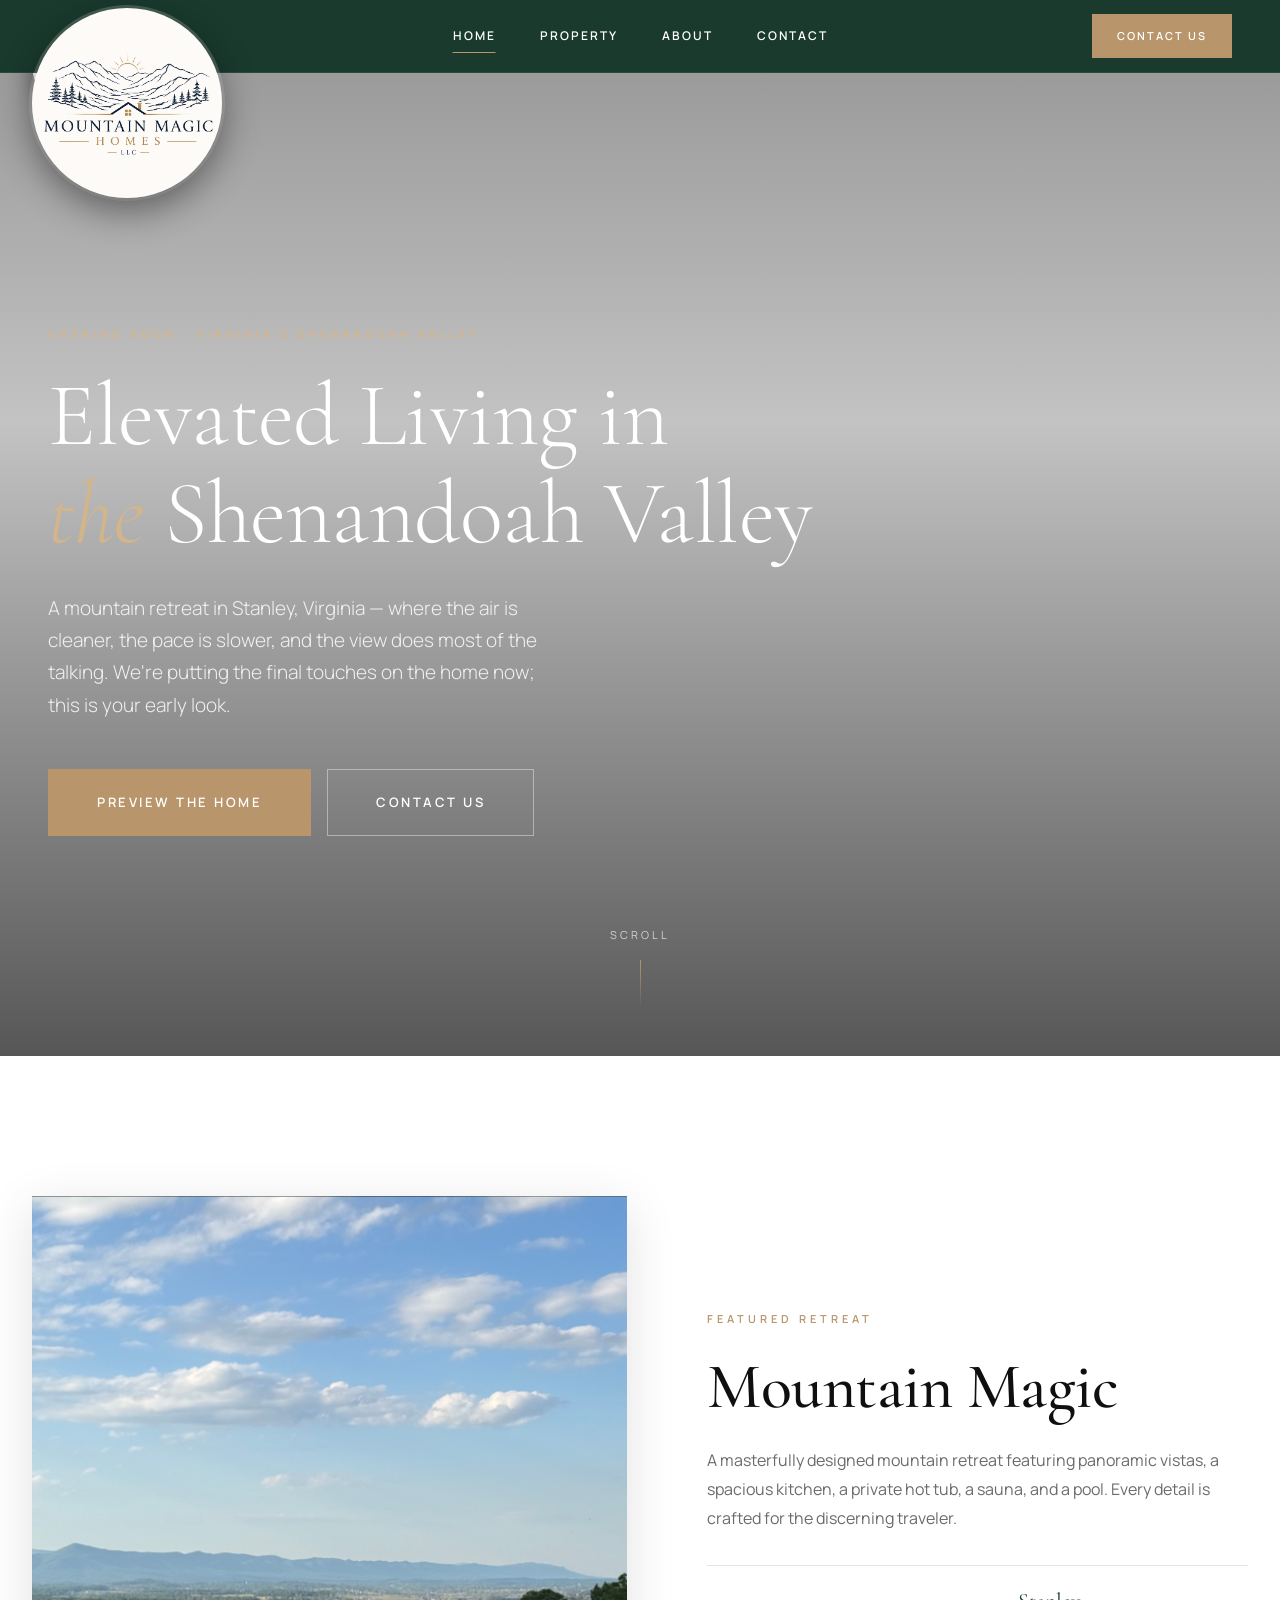
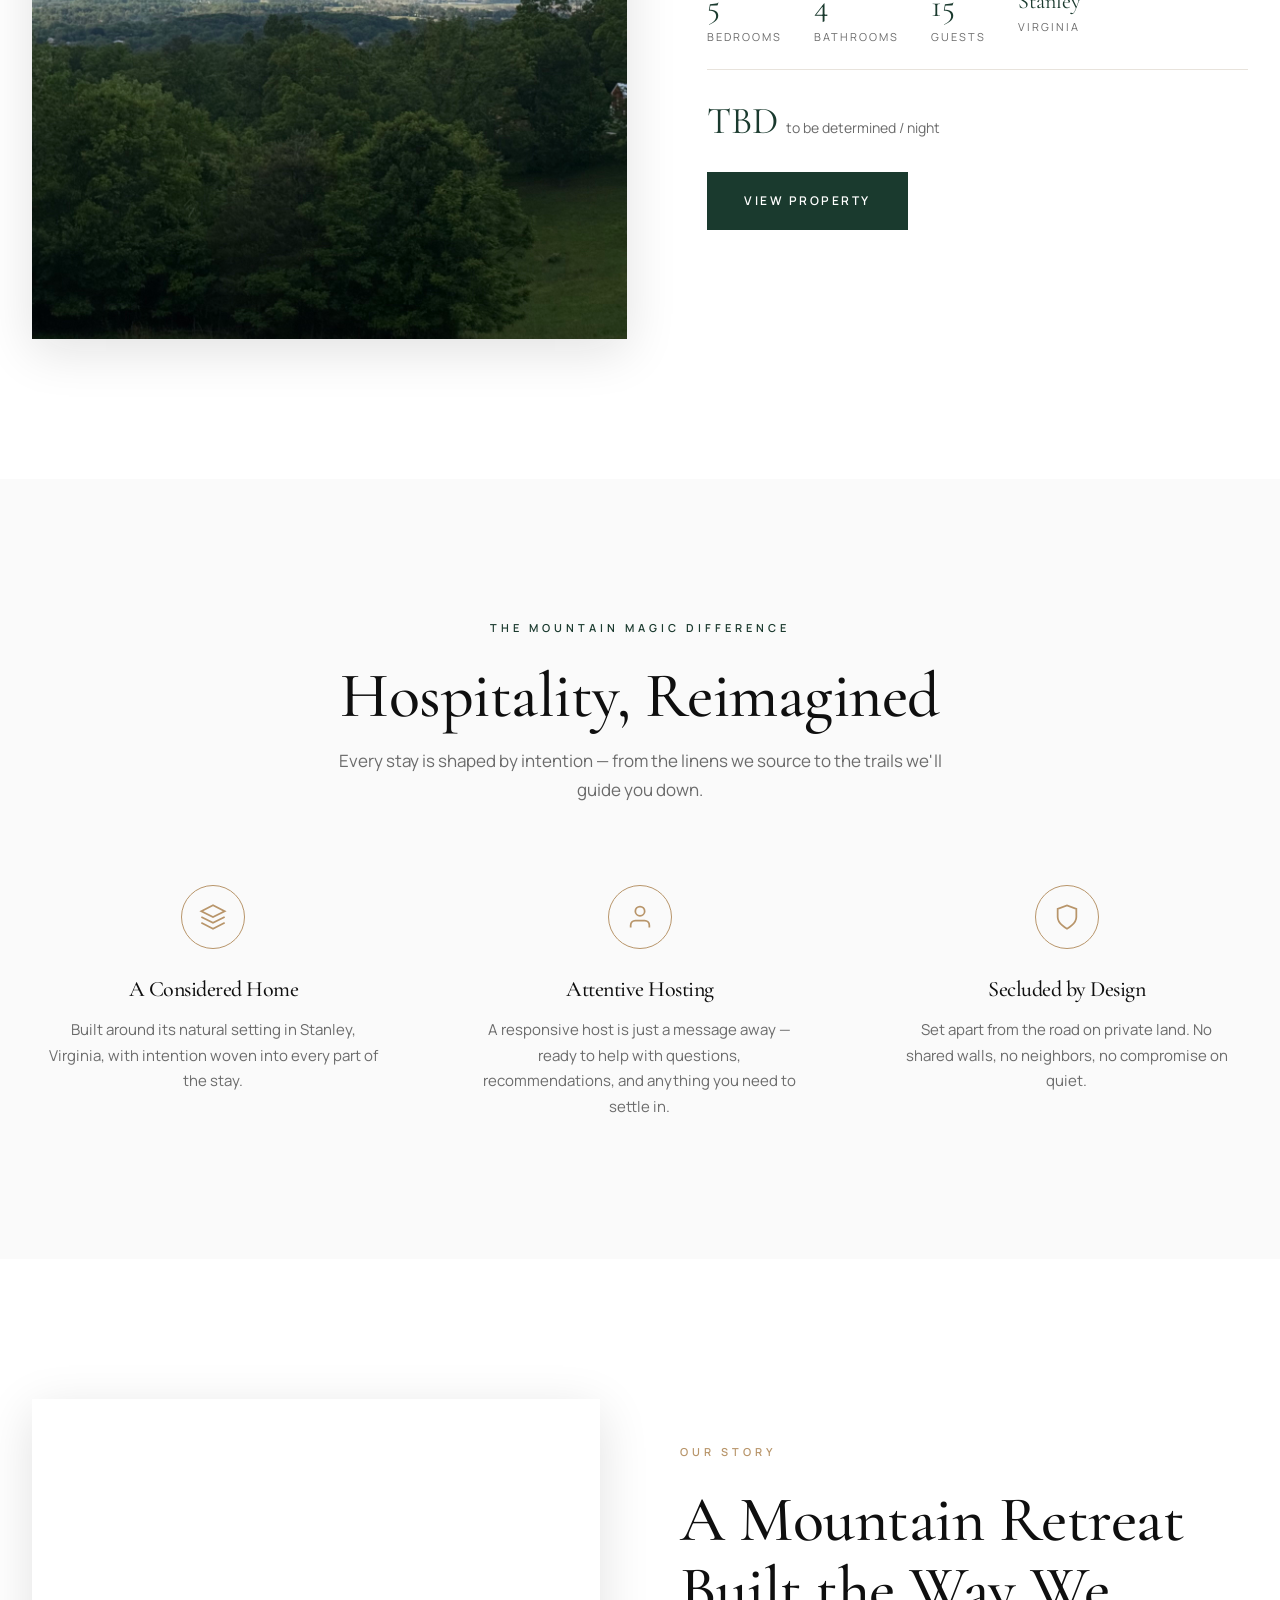
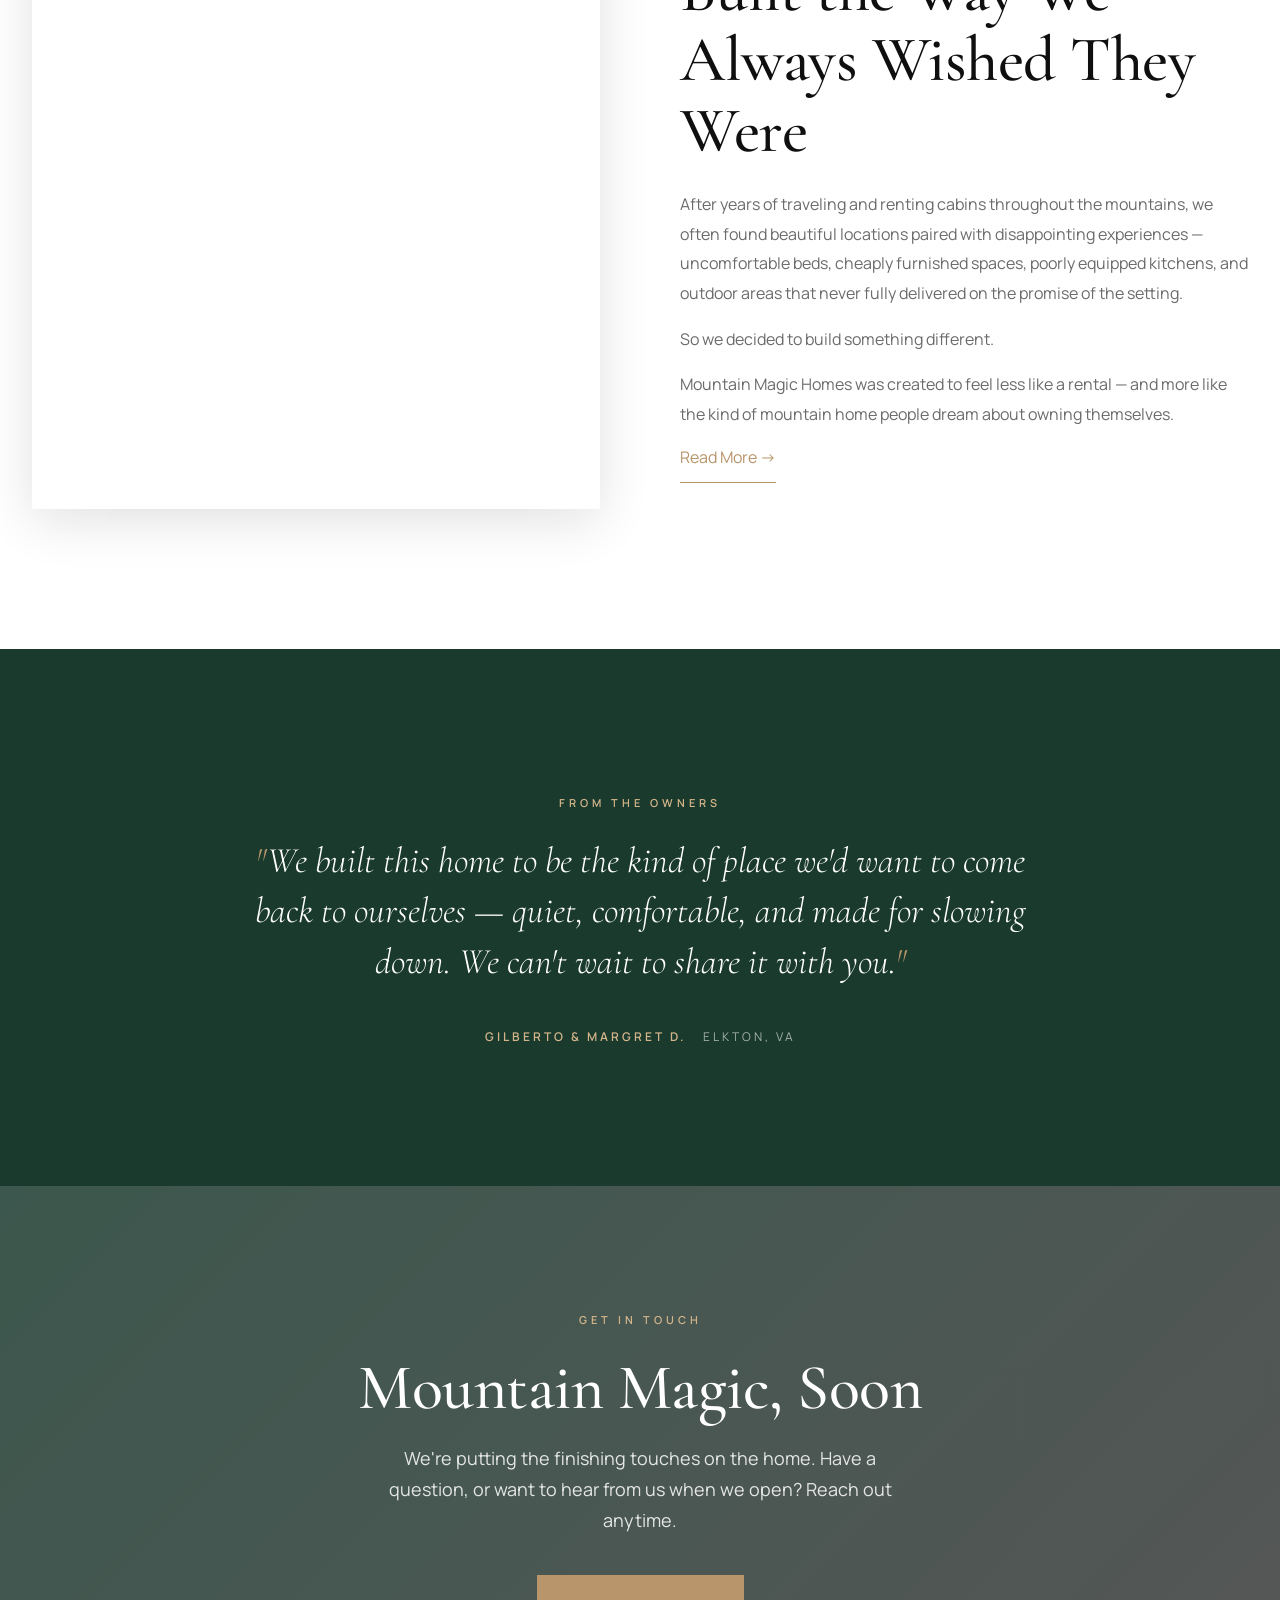
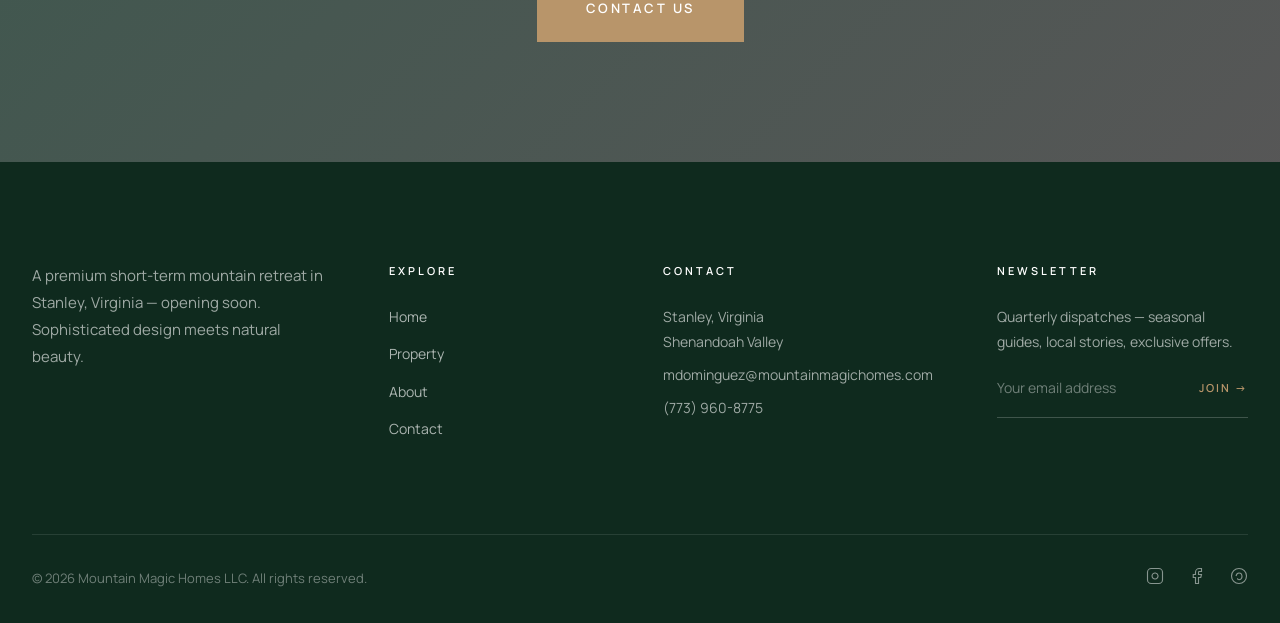
==== commit 233bb5d8: "Site-wide: Blue Ridge → Shenandoah Valley Finish the regional rename owner started on the about page" ====
--- a/index.html
+++ b/index.html
@@ -3,8 +3,8 @@
 <head>
     <meta charset="UTF-8">
     <meta name="viewport" content="width=device-width, initial-scale=1.0">
-    <title>Mountain Magic Homes — Elevated Mountain Living in the Blue Ridge</title>
-    <meta name="description" content="Mountain Magic — a premium short-term mountain retreat in Stanley, Virginia. Private pool, sauna, hot tub, panoramic Blue Ridge views. Opening soon.">
+    <title>Mountain Magic Homes — Elevated Mountain Living in the Shenandoah Valley</title>
+    <meta name="description" content="Mountain Magic — a premium short-term mountain retreat in Stanley, Virginia. Private pool, sauna, hot tub, panoramic Shenandoah Valley views. Opening soon.">
     <link rel="preconnect" href="https://fonts.googleapis.com">
     <link rel="preconnect" href="https://fonts.gstatic.com" crossorigin>
     <link href="https://fonts.googleapis.com/css2?family=Cormorant+Garamond:ital,wght@0,300;0,400;0,500;0,600;1,400;1,500&family=Manrope:wght@300;400;500;600;700&display=swap" rel="stylesheet">
@@ -34,8 +34,8 @@
 <section class="hero">
     <div class="hero-bg" style="background-image: url('https://cliffsliving.com/wp-content/uploads/2023/02/blueridgemountains-scaled-1.jpg');"></div>
     <div class="hero-content">
-        <span class="eyebrow light">Opening Soon · Virginia's Blue Ridge</span>
-        <h1>Elevated Living in<br><em>the</em> Blue Ridge</h1>
+        <span class="eyebrow light">Opening Soon · Virginia's Shenandoah Valley</span>
+        <h1>Elevated Living in<br><em>the</em> Shenandoah Valley</h1>
         <p class="hero-description">A mountain retreat in Stanley, Virginia — where the air is cleaner, the pace is slower, and the view does most of the talking. We're putting the final touches on the home now; this is your early look.</p>
         <div class="hero-buttons">
             <a href="properties.html" class="btn btn-accent btn-lg">Preview the Home</a>
@@ -164,7 +164,7 @@
             </div>
             <div class="footer-col">
                 <h5>Contact</h5>
-                <p>Stanley, Virginia<br>Blue Ridge Mountains</p>
+                <p>Stanley, Virginia<br>Shenandoah Valley</p>
                 <p><a href="mailto:mdominguez@mountainmagichomes.com" style="color:inherit;">mdominguez@mountainmagichomes.com</a></p>
                 <p><a href="tel:+17739608775" style="color:inherit;">(773) 960-8775</a></p>
             </div>
